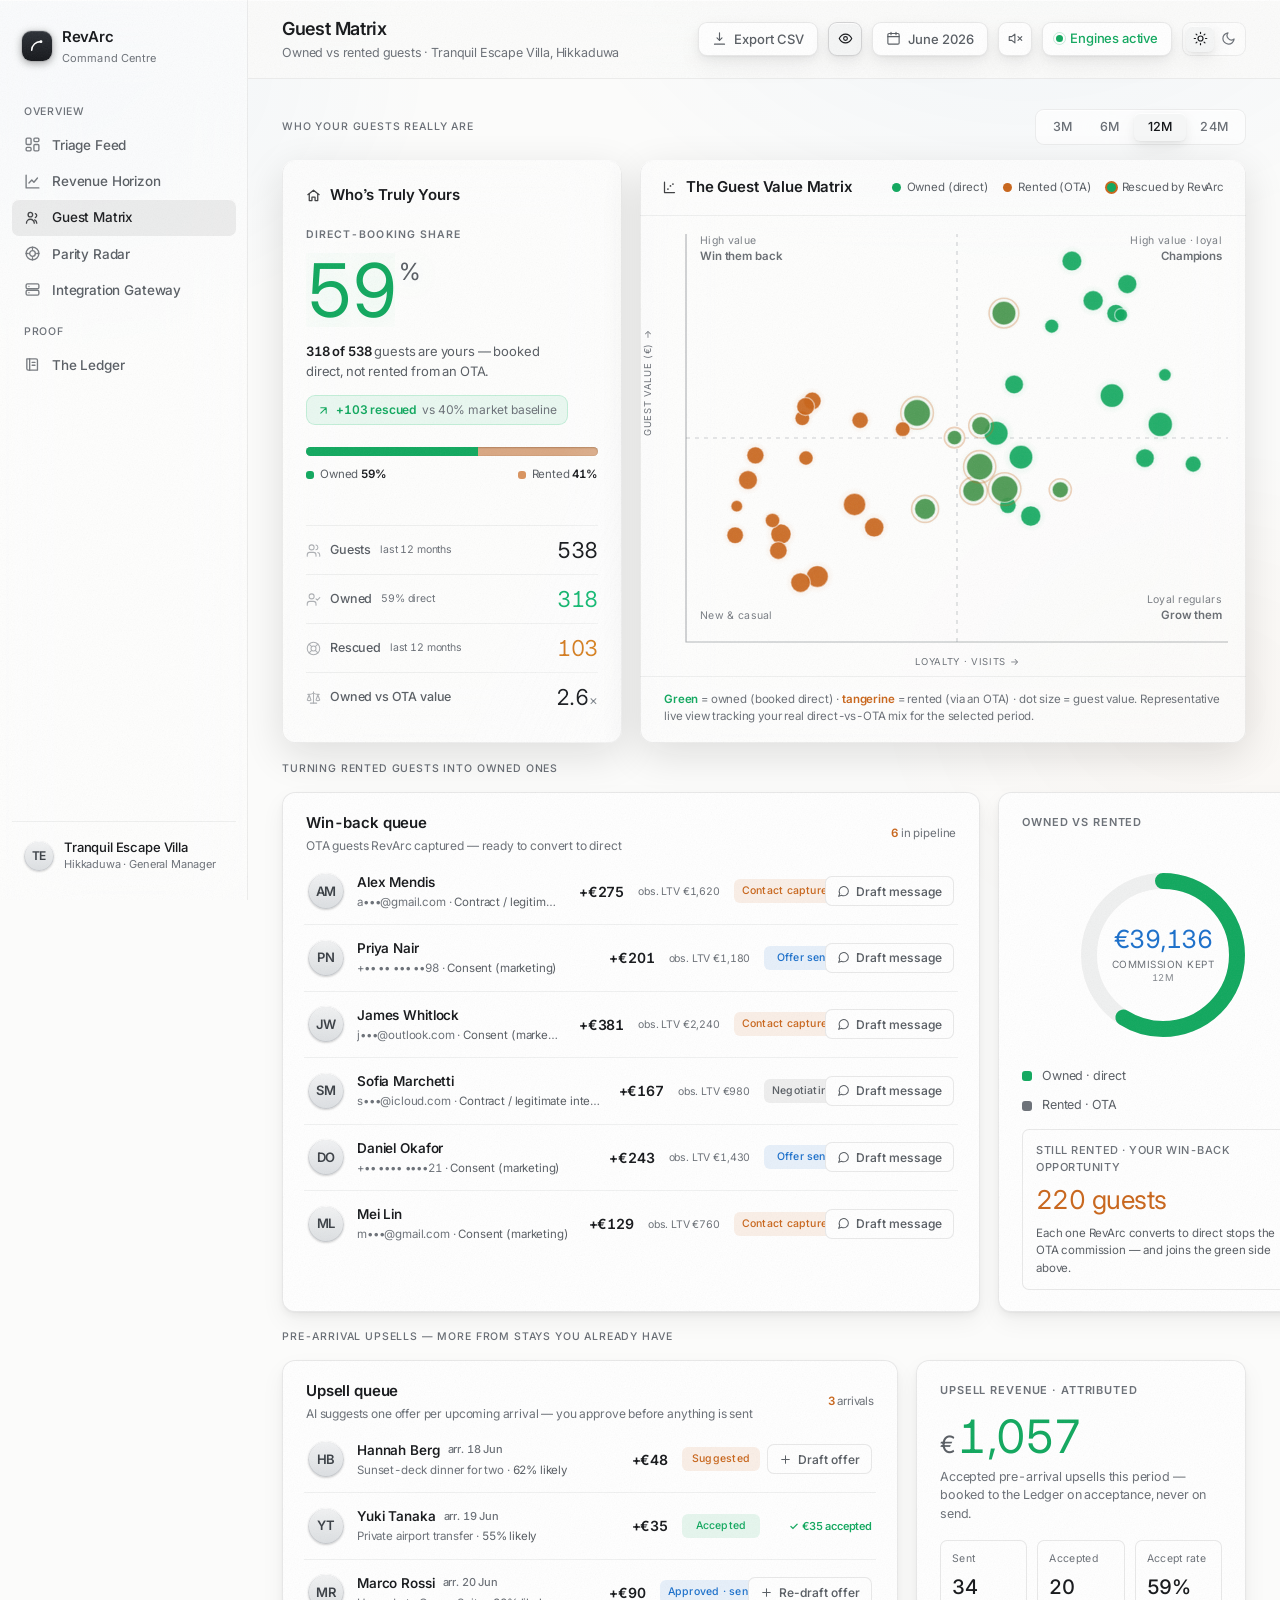
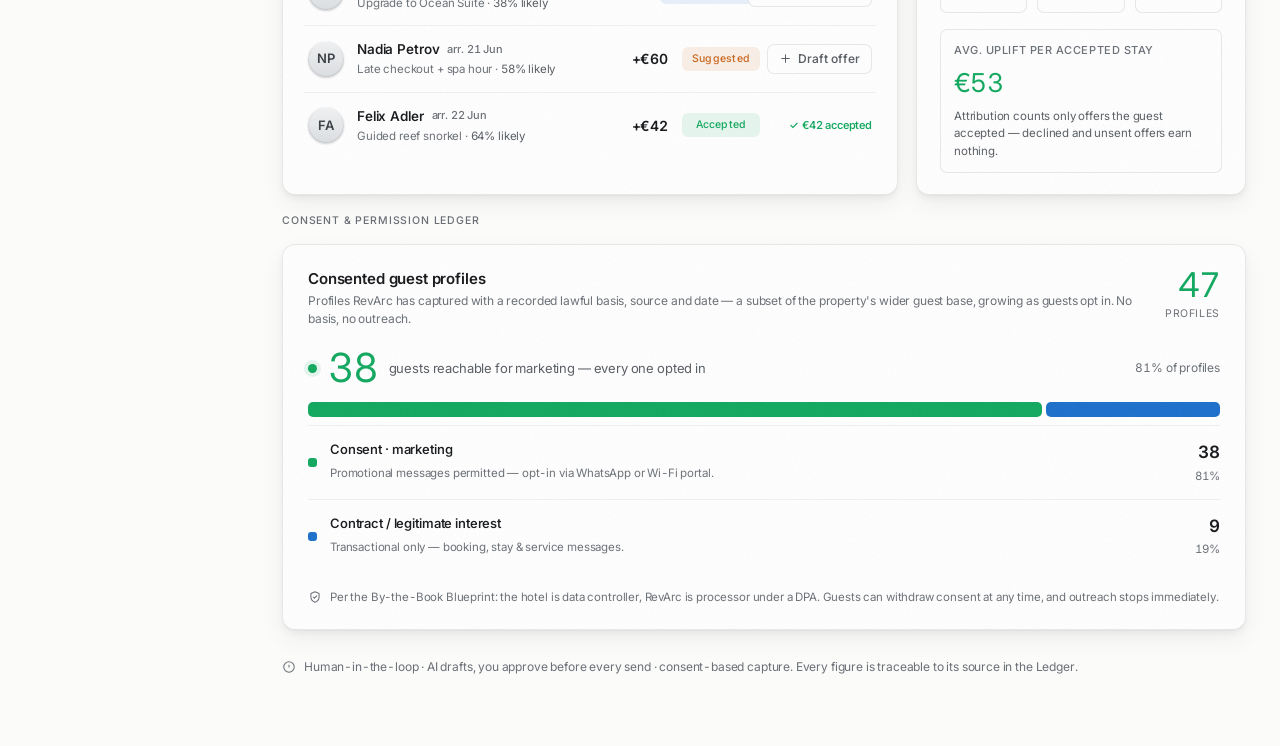
==== guests.html @ 13516fdc "RevArc Command Centre prototype with mobile-responsive polish across parity, guests, ledger, integra" ====
<!DOCTYPE html>
<html lang="en" data-theme="dark">
<head>
<meta charset="UTF-8" />
<meta name="viewport" content="width=device-width, initial-scale=1.0, viewport-fit=cover" />
<title>RevArc Command Centre · Guest Matrix · v1</title>
<link rel="preconnect" href="https://fonts.googleapis.com">
<link rel="preconnect" href="https://fonts.gstatic.com" crossorigin>
<link href="https://fonts.googleapis.com/css2?family=Inter:wght@300;400;500;600;700&family=JetBrains+Mono:wght@400;500&display=swap" rel="stylesheet" media="print" onload="this.media='all'">
<style>
:root[data-theme="dark"]{
  --bg-base:#050607; --bg-sunken:#020303;
  --surface-1:#0F1113; --surface-2:#171A1C; --surface-3:#1E2225;
  --border-subtle:rgba(255,255,255,.05); --border-default:#24272D; --border-strong:#383C44;
  --text-primary:#F7F8F8; --text-secondary:#8B9099; --text-tertiary:#61656C; --w-metric:300;
  --accent:#ECEEF3; --accent-hover:#FFFFFF; --accent-subtle:rgba(255,255,255,.10);
  --sentinel:#3B8FD4; --concierge:#E0883C; --yield:#35C77C;
  --positive:#35C77C; --negative:#E5675A;
  --sentinel-bg:rgba(59,143,212,.14); --concierge-bg:rgba(224,136,60,.14); --yield-bg:rgba(53,199,124,.12);
  --glass-fill:rgba(17,19,22,.5); --glass-brd:rgba(255,255,255,.1); --glass-hi:rgba(255,255,255,.09);
  --card-hi:rgba(255,255,255,.06);
  --elev:0 1px 1px rgba(0,0,0,.12),0 3px 4px rgba(0,0,0,.1),0 8px 14px rgba(0,0,0,.08);
  --elev-lg:0 4px 34px rgba(0,0,0,.6);
  --hover-shadow:0 22px 50px rgba(0,0,0,.62);
  --ambient-a:rgba(59,143,212,.06); --ambient-b:rgba(224,136,60,.03);
  --av-bg:linear-gradient(180deg,#33383F 0%,#1B1E22 100%); --av-fg:#E9EBEE; --av-ring:rgba(255,255,255,.10); --av-hi:rgba(255,255,255,.14);
  --topbar-fill:rgba(10,12,14,.82);
}
:root[data-theme="light"]{
  --bg-base:#FBFBFA; --bg-sunken:#EAECEB;
  --surface-1:#FFFFFF; --surface-2:#FFFFFF; --surface-3:#F5F6F6;
  --border-subtle:rgba(15,17,20,.06); --border-default:rgba(15,17,20,.09); --border-strong:rgba(15,17,20,.15);
  --text-primary:#15171A; --text-secondary:#585D63; --text-tertiary:#6B7077; --w-metric:400;
  --accent:#1B1C1F; --accent-hover:#000000; --accent-subtle:rgba(20,21,24,.07);
  --sentinel:#1A6FCB; --concierge:#C9651A; --yield:#10A85E;
  --positive:#10A85E; --negative:#CF4734;
  --sentinel-bg:rgba(26,111,203,.10); --concierge-bg:rgba(201,101,26,.10); --yield-bg:rgba(16,168,94,.10);
  --glass-fill:rgba(255,255,255,.62); --glass-brd:rgba(15,17,20,.07); --glass-hi:rgba(255,255,255,.85);
  --card-hi:rgba(255,255,255,.9);
  --elev:0 1px 2px rgba(15,17,20,.04),0 4px 10px rgba(15,17,20,.05),0 10px 24px rgba(15,17,20,.05);
  --elev-lg:0 12px 40px rgba(15,17,20,.12);
  --hover-shadow:0 24px 52px rgba(15,17,20,.17);
  --ambient-a:rgba(26,111,203,.05); --ambient-b:rgba(201,101,26,.03);
  --av-bg:linear-gradient(180deg,#F2F3F4 0%,#DCDFE2 100%); --av-fg:#3A3F45; --av-ring:rgba(15,17,20,.10); --av-hi:rgba(255,255,255,.95);
  --topbar-fill:rgba(252,252,251,.85);
}
:root{
  --radius-sm:7px; --radius-md:13px; --radius-lg:16px;
  --r-card:var(--radius-lg); --r-sub:var(--radius-md); --r-control:var(--radius-sm);
  --ease-out:cubic-bezier(.16,1,.3,1); --ease-std:cubic-bezier(.4,0,.2,1); --ease-butter:cubic-bezier(.22,1,.36,1);
  --sidebar-w:248px; --glass-blur:blur(34px) saturate(118%);
}
*{box-sizing:border-box;margin:0;padding:0}
html,body{height:100%}html{background:var(--bg-base)}
body{
  font-family:'Inter',-apple-system,BlinkMacSystemFont,sans-serif;
  font-feature-settings:"cv01" 1,"ss03" 1,"tnum" 1;
  background:var(--bg-base); color:var(--text-primary);
  font-size:14px; font-weight:400; line-height:1.5; letter-spacing:-.011em;
  -webkit-font-smoothing:antialiased; text-rendering:optimizeLegibility;
  transition:background .5s var(--ease-std), color .5s var(--ease-std);
}
body::before{content:"";position:fixed;inset:0;z-index:0;pointer-events:none;
  background:radial-gradient(760px 500px at 80% -6%,var(--ambient-a),transparent 62%),radial-gradient(660px 460px at 4% 8%,var(--ambient-a),transparent 58%),radial-gradient(560px 440px at 94% 78%,var(--ambient-b),transparent 60%);}
.card::after,.meter::after,.panel::after,.sidebar::after,.topbar::after{content:"";position:absolute;inset:0;border-radius:inherit;z-index:3;pointer-events:none;opacity:.07;background-image:url("data:image/svg+xml,%3Csvg xmlns='http://www.w3.org/2000/svg' width='256' height='256'%3E%3Cfilter id='gn'%3E%3CfeTurbulence type='fractalNoise' baseFrequency='0.8' numOctaves='4' stitchTiles='stitch'/%3E%3CfeColorMatrix type='saturate' values='0'/%3E%3C/filter%3E%3Crect width='100%25' height='100%25' filter='url(%23gn)'/%3E%3C/svg%3E");background-size:256px 256px}
.card.sheen::before,.panel.sheen::before{content:"";position:absolute;inset:0;border-radius:inherit;z-index:3;pointer-events:none;opacity:.07;background-image:url("data:image/svg+xml,%3Csvg xmlns='http://www.w3.org/2000/svg' width='256' height='256'%3E%3Cfilter id='gn'%3E%3CfeTurbulence type='fractalNoise' baseFrequency='0.8' numOctaves='4' stitchTiles='stitch'/%3E%3CfeColorMatrix type='saturate' values='0'/%3E%3C/filter%3E%3Crect width='100%25' height='100%25' filter='url(%23gn)'/%3E%3C/svg%3E");background-size:256px 256px}
.tnum{font-variant-numeric:tabular-nums}
.mono{font-family:'JetBrains Mono',monospace;font-variant-numeric:tabular-nums;letter-spacing:-.015em}
::selection{background:var(--accent-subtle)}
:focus-visible{outline:2px solid var(--accent);outline-offset:2px;border-radius:4px}

body.cursor-on,body.cursor-on *{cursor:none !important}
.cursor-dot,.cursor-ring{position:fixed;top:0;left:0;z-index:10000;pointer-events:none;border-radius:50%;will-change:transform;opacity:0;transition:opacity .3s}
body.cursor-on .cursor-dot{opacity:1}
.cursor-dot{width:6px;height:6px;background:var(--accent)}
.cursor-ring{width:30px;height:30px;border:1.5px solid var(--accent);
  transition:width .3s var(--ease-out),height .3s var(--ease-out),background .3s,border-color .3s,opacity .3s}
body.cursor-on .cursor-ring{opacity:.4}
body.cursor-on .cursor-ring.hot{width:44px;height:44px;opacity:.55;background:transparent}

.sheen::after{content:"";position:absolute;inset:0;border-radius:inherit;pointer-events:none;z-index:1;
  background:linear-gradient(115deg,transparent 36%,var(--glass-hi) 50%,transparent 64%);
  background-size:260% 100%;background-position:var(--sheen,0%) 0;opacity:.45;mix-blend-mode:overlay;transition:background-position .15s linear}

.app{display:grid;grid-template-columns:var(--sidebar-w) 1fr;min-height:100vh;position:relative;z-index:1}
.sidebar{display:flex;flex-direction:column;position:sticky;top:0;height:100vh;padding:18px 12px;
  background:var(--glass-fill);backdrop-filter:var(--glass-blur);-webkit-backdrop-filter:var(--glass-blur);
  box-shadow:inset -1px 0 0 var(--glass-brd),inset 0 1px 0 var(--glass-hi)}
.brand{display:flex;align-items:center;gap:10px;padding:8px 10px 22px}
.brand-mark{width:30px;height:30px;border-radius:9px;background:linear-gradient(180deg,#2B2F35 0%,#14161A 100%);display:grid;place-items:center;flex:none;box-shadow:inset 0 1px 0 rgba(255,255,255,.14),0 2px 8px rgba(0,0,0,.4),0 0 0 1px var(--border-default)}
.brand-mark svg{width:16px;height:16px;color:#fff}
.brand-name{font-weight:590;font-size:15px;letter-spacing:-.02em}
.brand-sub{font-size:11px;color:var(--text-tertiary);letter-spacing:.01em;margin-top:1px}
.nav-label{font-size:10.5px;font-weight:510;letter-spacing:.07em;text-transform:uppercase;color:var(--text-tertiary);padding:16px 12px 7px}
.nav-item{display:flex;align-items:center;gap:11px;padding:8px 12px;border-radius:7px;color:var(--text-secondary);font-size:13.5px;font-weight:500;cursor:pointer;position:relative;transition:background .18s var(--ease-out),color .18s;border:none;background:none;width:100%;text-align:left;font-family:inherit;text-decoration:none}
.nav-item svg{width:17px;height:17px;flex:none;opacity:.82}
.nav-item:hover{background:var(--surface-2);color:var(--text-primary)}
.nav-item.active{background:var(--accent-subtle);color:var(--accent);box-shadow:inset 0 1px 0 var(--card-hi)}
.sidebar-foot{margin-top:auto;padding:12px 8px 4px;border-top:1px solid var(--border-subtle)}
.user-chip{display:flex;align-items:center;gap:10px;padding:6px 4px}
.avatar{width:30px;height:30px;border-radius:50%;background:var(--av-bg);display:grid;place-items:center;font-size:12px;font-weight:600;color:var(--av-fg);flex:none;box-shadow:inset 0 1px 0 var(--av-hi),inset 0 0 0 1px var(--av-ring),0 1px 2px rgba(0,0,0,.18)}
.user-name{font-size:13px;font-weight:510;line-height:1.2}
.user-role{font-size:11px;color:var(--text-tertiary)}

.main{display:flex;flex-direction:column;min-width:0}
.topbar{position:sticky;top:0;z-index:20;display:flex;align-items:center;gap:16px;padding:15px 34px;isolation:isolate;
  background:var(--topbar-fill);backdrop-filter:var(--glass-blur);-webkit-backdrop-filter:var(--glass-blur);
  border-bottom:1px solid var(--glass-brd);box-shadow:inset 0 1px 0 var(--glass-hi)}
.page-title{font-size:18px;font-weight:590;letter-spacing:-.02em}
.page-meta{font-size:12.5px;color:var(--text-tertiary);margin-top:2px}
.vbadge{font-size:10px;font-weight:510;letter-spacing:.05em;text-transform:uppercase;color:var(--accent);background:var(--accent-subtle);padding:4px 9px;border-radius:6px;box-shadow:inset 0 0 0 1px var(--glass-brd),inset 0 1px 0 var(--card-hi)}
.topbar-right{margin-left:auto;display:flex;align-items:center;gap:10px}
.pill{display:inline-flex;align-items:center;gap:7px;height:34px;padding:0 13px;border-radius:9px;border:1px solid var(--border-default);background:var(--surface-2);font-size:13px;font-weight:500;color:var(--text-secondary);cursor:pointer;transition:.28s var(--ease-butter);font-family:inherit;box-shadow:var(--elev),inset 0 1px 0 var(--card-hi)}
.pill:hover{border-color:var(--border-strong);color:var(--text-primary);transform:translateY(-1px);box-shadow:var(--hover-shadow),inset 0 1px 0 var(--card-hi)}
.pill svg{width:15px;height:15px}
.pill.icon-only{padding:0;width:34px;justify-content:center}
.sync{color:var(--positive);cursor:default}
.sync:hover{transform:none}
.dot{width:7px;height:7px;border-radius:50%;background:currentColor;position:relative}
.dot.breathe::after{content:"";position:absolute;inset:-3px;border-radius:50%;border:1px solid currentColor;opacity:.22}
@keyframes breathe{0%,100%{transform:scale(1);opacity:.35}50%{transform:scale(1.9);opacity:0}}
.theme-toggle{display:flex;align-items:center;border:1px solid var(--glass-brd);border-radius:9px;background:var(--glass-fill);backdrop-filter:var(--glass-blur);-webkit-backdrop-filter:var(--glass-blur);padding:3px;height:34px;box-shadow:inset 0 1px 0 var(--glass-hi)}
.theme-toggle button{width:28px;height:26px;border:none;background:none;border-radius:6px;display:grid;place-items:center;cursor:pointer;color:var(--text-tertiary);transition:.45s var(--ease-butter)}
.theme-toggle button svg{width:15px;height:15px}
.theme-toggle button.on{background:var(--surface-3);color:var(--text-primary);box-shadow:var(--elev),inset 0 1px 0 var(--card-hi)}

.content{padding:30px 34px 70px;max-width:1500px;width:100%}
.section-eyebrow{font-size:10.5px;font-weight:510;letter-spacing:.08em;text-transform:uppercase;color:var(--text-tertiary);margin-bottom:15px}
.eyebrow-row{display:flex;align-items:center;justify-content:space-between;gap:16px;margin-bottom:15px}
.eyebrow-row .section-eyebrow{margin-bottom:0}
.period-switch{display:inline-flex;align-items:center;border:1px solid var(--glass-brd);border-radius:9px;background:var(--glass-fill);backdrop-filter:var(--glass-blur);-webkit-backdrop-filter:var(--glass-blur);padding:3px;box-shadow:inset 0 1px 0 var(--glass-hi)}
.period-switch button{height:28px;padding:0 14px;border:none;background:none;border-radius:6px;cursor:pointer;color:var(--text-tertiary);font-family:inherit;font-size:12.5px;font-weight:510;letter-spacing:.02em;transition:.45s var(--ease-butter)}
.period-switch button:hover{color:var(--text-secondary)}
.period-switch button.on{background:var(--surface-3);color:var(--text-primary);box-shadow:var(--elev),inset 0 1px 0 var(--card-hi)}

.card,.meter,.panel{position:relative;isolation:isolate}
.card{background:var(--surface-1);border-radius:var(--radius-md);padding:22px 24px;overflow:hidden;
  box-shadow:inset 0 0 0 1px var(--border-default),inset 0 1px 0 var(--card-hi),var(--elev)}
.card.glass{background:var(--glass-fill);backdrop-filter:var(--glass-blur);-webkit-backdrop-filter:var(--glass-blur);
  box-shadow:inset 0 1px 0 var(--glass-hi),inset 0 0 0 1px var(--glass-brd),var(--elev-lg)}
.lift{transition:transform .5s var(--ease-butter),box-shadow .5s var(--ease-butter)}
.lift:hover{transform:translateY(-4px);box-shadow:inset 0 0 0 1px var(--border-strong),inset 0 1px 0 var(--card-hi),var(--hover-shadow)}
.card.glass.lift:hover,.panel.glass.lift:hover{box-shadow:inset 0 1px 0 var(--glass-hi),inset 0 0 0 1px var(--glass-brd),var(--hover-shadow)}
.tilt{transition:transform .45s var(--ease-butter),box-shadow .5s var(--ease-butter);transform-style:preserve-3d;will-change:transform}
.glare{display:none;position:absolute;inset:0;border-radius:inherit;pointer-events:none;z-index:1;opacity:0;transition:opacity .5s var(--ease-out);
  background-image:url("data:image/svg+xml;utf8,<svg xmlns='http://www.w3.org/2000/svg' width='140' height='140'><filter id='n'><feTurbulence type='fractalNoise' baseFrequency='0.85' numOctaves='2' stitchTiles='stitch'/></filter><rect width='100%25' height='100%25' filter='url(%23n)' opacity='0.55'/></svg>"),radial-gradient(560px circle at var(--gx,50%) var(--gy,50%),var(--glass-hi) 0%,rgba(255,255,255,.05) 26%,rgba(255,255,255,.015) 46%,transparent 68%);
  background-size:140px 140px,100% 100%;background-blend-mode:overlay;mix-blend-mode:soft-light}
.tilt:hover{transform:translateY(-3px);box-shadow:inset 0 0 0 1px var(--border-strong),inset 0 1px 0 var(--card-hi),var(--hover-shadow)}
.card.glass.tilt:hover,.panel.glass.tilt:hover{transform:translateY(-3px);box-shadow:inset 0 1px 0 var(--glass-hi),inset 0 0 0 1px var(--glass-brd),var(--hover-shadow)}
.tilt:hover .glare{opacity:.34}

.kpi-eyebrow{font-size:11px;color:var(--text-tertiary);font-weight:600;letter-spacing:.08em;text-transform:uppercase;display:flex;align-items:center;gap:8px;margin-bottom:14px;position:relative;z-index:2}
.kpi-value{font-size:46px;font-weight:var(--w-metric);letter-spacing:-.035em;line-height:1;position:relative;z-index:2}
.kpi-cur{font-size:.52em;color:var(--text-secondary);font-weight:400;margin-right:3px}
.kpi-sub{font-size:12.5px;color:var(--text-tertiary);margin-top:9px;line-height:1.5;position:relative;z-index:2}
.kpi-delta{display:inline-flex;align-items:center;gap:5px;font-size:13px;font-weight:510;position:relative;z-index:2}
.kpi-delta.up{color:var(--positive)}
.kpi-delta svg{width:14px;height:14px}

.od{display:inline-flex;align-items:flex-start}
.od-cell{display:inline-block;height:1em;line-height:1;overflow:hidden;vertical-align:top}
.od-strip{display:flex;flex-direction:column;transition:transform .9s var(--ease-butter)}
.od-strip>span{height:1em;line-height:1;display:block}
.od-sep{display:inline-block}

.meters{display:grid;grid-template-columns:repeat(4,1fr);gap:18px;margin-bottom:18px}
.meter-ico{position:absolute;top:20px;right:20px;width:18px;height:18px;color:var(--text-tertiary);opacity:.5;transition:opacity .28s cubic-bezier(.16,1,.3,1),transform .28s cubic-bezier(.16,1,.3,1);z-index:3;pointer-events:none}
.meter:hover .meter-ico{opacity:.85;transform:translateY(-1px)}
.meter-ico svg{width:100%;height:100%;display:block;stroke-width:1.8}
.meter{background:var(--surface-1);border-radius:var(--radius-md);padding:22px 22px 24px;overflow:hidden;min-height:150px;display:flex;flex-direction:column;
  box-shadow:inset 0 0 0 1px var(--border-default),inset 0 1px 0 var(--card-hi),var(--elev)}
.meter .kpi-value{font-size:46px;font-weight:400;letter-spacing:-.025em;line-height:1.02;margin-top:10px}
.meter .kpi-cur{font-size:.5em;vertical-align:baseline;margin-right:1px}
.meter .kpi-sub{margin-top:auto;padding-top:14px}

.chip{display:inline-flex;align-items:center;gap:6px;height:22px;padding:0 9px;border-radius:6px;font-size:11.5px;font-weight:510;letter-spacing:.005em;box-shadow:inset 0 0 0 1px rgba(255,255,255,.05)}
.chip .cdot{width:6px;height:6px;border-radius:50%;background:var(--c)}
.chip.sentinel{--c:var(--sentinel);background:var(--sentinel-bg);color:var(--sentinel)}
.chip.concierge{--c:var(--concierge);background:var(--concierge-bg);color:var(--concierge)}
.chip.yield{--c:var(--yield);background:var(--yield-bg);color:var(--yield)}

.chart-head{display:flex;align-items:flex-start;justify-content:space-between;gap:16px;position:relative;z-index:2}
.chart-head .sub{font-size:12.5px;color:var(--text-tertiary);margin-top:4px;max-width:520px;line-height:1.5}
.baseline-legend{display:flex;gap:16px;font-size:11.5px;color:var(--text-tertiary);position:relative;z-index:2}
.baseline-legend.right{justify-content:flex-end;flex-wrap:wrap;max-width:300px;margin-top:2px}
.lg{display:inline-flex;align-items:center;gap:6px}
.lg i{width:14px;height:2px;border-radius:2px;display:inline-block}
.chart-cap{font-size:12px;color:var(--text-tertiary);margin-top:10px;position:relative;z-index:2}
.panel-pad{padding:20px 22px;position:relative;z-index:2}
.panel-pad h4{font-size:15px;font-weight:600;letter-spacing:-.01em}
.panel-pad .sub{font-size:12px;color:var(--text-tertiary);margin-top:2px}
.panel{background:var(--surface-1);border-radius:var(--radius-md);overflow:hidden;box-shadow:inset 0 0 0 1px var(--border-default),inset 0 1px 0 var(--card-hi),var(--elev)}

/* ===== Hero: Guest Value Matrix ===== */
.matrix-card{margin-bottom:18px}
.m-legend{display:flex;gap:15px;font-size:11.5px;color:var(--text-secondary);flex-wrap:wrap;justify-content:flex-end}
.m-legend .lg i{width:9px;height:9px;border-radius:50%}
.m-legend .lg i.g{background:var(--yield)}
.m-legend .lg i.o{background:var(--concierge)}
.m-legend .lg i.r{background:var(--yield);box-shadow:0 0 0 2px var(--concierge)}
.matrix-wrap{position:relative;height:430px;margin-top:16px;z-index:2}
#matrixCanvas{position:absolute;inset:0;width:100%;height:100%;border-radius:var(--radius-sm)}
.q-label{position:absolute;font-size:10.5px;color:var(--text-tertiary);letter-spacing:.03em;line-height:1.4;pointer-events:none;z-index:3;opacity:.9}
.q-label b{display:block;color:var(--text-secondary);font-weight:600;font-size:11.5px;letter-spacing:-.01em}
.q-label.tl{top:18px;left:60px}
.q-label.tr{top:18px;right:24px;text-align:right}
.q-label.bl{bottom:52px;left:60px}
.q-label.br{bottom:52px;right:24px;text-align:right}
.axis-x{position:absolute;bottom:6px;left:54%;transform:translateX(-50%);font-size:9.5px;letter-spacing:.07em;text-transform:uppercase;color:var(--text-tertiary);pointer-events:none}
.axis-y{position:absolute;left:8px;top:48%;transform:translateY(-50%) rotate(-90deg);transform-origin:left center;font-size:9.5px;letter-spacing:.07em;text-transform:uppercase;color:var(--text-tertiary);white-space:nowrap;pointer-events:none}
.m-tip{position:fixed;pointer-events:none;opacity:0;transition:opacity .16s var(--ease-out);z-index:220;min-width:158px;padding:11px 13px;border-radius:11px;background:var(--surface-3);box-shadow:inset 0 0 0 1px var(--glass-brd),var(--elev-lg)}
.m-tip.on{opacity:1}
#matrixCanvas{touch-action:none;cursor:crosshair}
.m-tip .tn{font-size:13px;font-weight:600;letter-spacing:-.01em;display:flex;align-items:center;gap:7px}
.m-tip .tn .tdot{width:8px;height:8px;border-radius:50%;flex:none}
.m-tip .tr2{display:flex;justify-content:space-between;gap:14px;font-size:11.5px;color:var(--text-secondary);margin-top:7px}
.m-tip .tr2 b{color:var(--text-primary);font-weight:600}
.m-tip .ttag{margin-top:9px;font-size:10.5px;font-weight:510;letter-spacing:.02em;display:inline-flex;align-items:center;gap:5px;padding:3px 8px;border-radius:5px}
@media(max-width:760px){.m-tip{max-width:min(240px,calc(100vw - 28px));white-space:normal;line-height:1.35}}

/* ===== Owned vs Rented donut ===== */
.split-2{display:grid;grid-template-columns:1fr 330px;gap:18px;margin-bottom:18px;align-items:stretch}
.split-2>div{height:100%}
.donut-card{height:100%;display:flex;flex-direction:column}
.donut-wrap{position:relative;display:grid;place-items:center;height:208px;margin-top:6px}
.donut-wrap canvas{position:relative;z-index:2}
.donut-center{position:absolute;top:50%;left:50%;transform:translate(-50%,-50%);text-align:center;z-index:3;pointer-events:none;max-width:58%;padding:0 6px}
.donut-center .dv{font-size:38px;font-weight:var(--w-metric);letter-spacing:-.03em;line-height:1;color:var(--yield)}
.donut-center .dl{display:flex;flex-direction:column;align-items:center;gap:2px;margin-top:6px;max-width:100%}
.donut-center .dl-a{font-size:10px;letter-spacing:.05em;text-transform:uppercase;color:var(--text-tertiary);line-height:1.2}
.donut-center .dl-b{font-size:9.5px;letter-spacing:.07em;text-transform:uppercase;color:var(--text-tertiary);opacity:.82;line-height:1.2}
.split-legend{display:flex;flex-direction:column;gap:11px;margin-top:auto;padding-top:8px}
.split-legend .sl{display:flex;align-items:center;gap:10px;font-size:12.5px}
.split-legend .sl .sd{width:10px;height:10px;border-radius:3px;flex:none}
.split-legend .sl .sv{margin-left:auto;font-weight:600;font-variant-numeric:tabular-nums}
.split-legend .sl .sn{color:var(--text-secondary)}
.saved-note{margin-top:14px;border-radius:var(--radius-sm);padding:13px 14px;background:var(--surface-2);box-shadow:inset 0 0 0 1px var(--border-default),inset 0 1px 0 var(--card-hi)}
.saved-note .sl2{font-size:11px;font-weight:510;letter-spacing:.05em;text-transform:uppercase;color:var(--text-tertiary)}
.saved-note .sv2{font-size:26px;font-weight:var(--w-metric);letter-spacing:-.02em;color:var(--sentinel);margin-top:5px}
.saved-note .ss2{font-size:11.5px;color:var(--text-secondary);margin-top:6px;line-height:1.5}

/* ===== Win-back queue ===== */
.queue{display:flex;flex-direction:column}
.q-head{display:flex;align-items:center;justify-content:space-between;gap:12px;padding:0 2px 4px}
.q-count{font-size:11.5px;color:var(--text-tertiary)}
.q-count b{color:var(--concierge);font-weight:600}
.qrow{display:flex;align-items:center;gap:13px;padding:13px 4px;border-top:1px solid var(--border-subtle);position:relative}
.qrow:first-of-type{border-top:none}
.qav{width:36px;height:36px;border-radius:50%;display:grid;place-items:center;font-size:13px;font-weight:600;color:var(--av-fg);flex:none;background:var(--av-bg);box-shadow:inset 0 1px 0 var(--av-hi),inset 0 0 0 1px var(--av-ring),0 1px 2px rgba(0,0,0,.18)}
.qmeta{min-width:0;flex:1}
.qname{font-size:13.5px;font-weight:560;letter-spacing:-.01em;display:flex;align-items:center;gap:8px}
.qcontact{font-size:11.5px;color:var(--text-tertiary);margin-top:2px;white-space:nowrap;overflow:hidden;text-overflow:ellipsis}
.qright{display:flex;align-items:center;gap:14px;flex:none}
.qval{min-width:50px;text-align:right;font-size:14px;font-weight:600;font-variant-numeric:tabular-nums;letter-spacing:-.01em}
.qstatus{min-width:78px;text-align:center;box-sizing:border-box;font-size:10.5px;font-weight:510;letter-spacing:.02em;padding:4px 8px;border-radius:6px;white-space:nowrap}
.st-cap{background:var(--concierge-bg);color:var(--concierge)}
.st-sent{background:var(--sentinel-bg);color:var(--sentinel)}
.st-neg{background:var(--accent-subtle);color:var(--text-secondary)}
.st-won{background:var(--yield-bg);color:var(--yield)}
@keyframes qin{from{opacity:0;transform:translateX(-14px)}to{opacity:1;transform:none}}
.qrow.fresh{animation:qin .6s var(--ease-out)}
@keyframes wonflash{0%{background:transparent}30%{background:var(--yield-bg)}100%{background:transparent}}
.qrow.won{animation:wonflash 1.5s var(--ease-out)}

@media(max-width:760px){
  .panel-pad.queue:has(#queueList),
  .panel-pad.queue:has(#upsellList){padding:16px}
  .panel-pad.queue:has(#queueList) .q-head,
  .panel-pad.queue:has(#upsellList) .q-head{align-items:flex-start;padding:0 2px 12px}
  .panel-pad.queue:has(#queueList) .q-head h4,
  .panel-pad.queue:has(#upsellList) .q-head h4{font-size:15px;font-weight:600;letter-spacing:-.01em}
  .panel-pad.queue:has(#queueList) .q-head .sub,
  .panel-pad.queue:has(#upsellList) .q-head .sub{line-height:1.45;max-width:26em;font-size:12px}
  .panel-pad.queue:has(#queueList) .q-count{
    font-size:11px;padding:5px 11px;border-radius:99px;white-space:nowrap;
    background:var(--concierge-bg);box-shadow:inset 0 0 0 1px color-mix(in srgb,var(--concierge) 28%,transparent);
  }
  .panel-pad.queue:has(#queueList) .q-count b{color:var(--concierge);font-weight:700;font-variant-numeric:tabular-nums}
  .panel-pad.queue:has(#upsellList) .q-count{
    font-size:11px;padding:5px 11px;border-radius:99px;white-space:nowrap;
    background:var(--yield-bg);box-shadow:inset 0 0 0 1px color-mix(in srgb,var(--yield) 28%,transparent);
  }
  .panel-pad.queue:has(#upsellList) .q-count b{color:var(--yield);font-weight:700;font-variant-numeric:tabular-nums}
  #queueList,#upsellList{display:flex;flex-direction:column;gap:10px;margin-top:2px}
  #queueList .qrow,#upsellList .qrow{
    display:grid;
    grid-template-columns:40px minmax(0,1fr) max-content;
    grid-template-areas:
      "av name val"
      "av contact contact"
      "status status status"
      "action action action";
    gap:4px 12px;
    align-items:start;
    padding:15px 16px 14px;
    margin:0;
    border-top:none;
    border-radius:var(--r-card);
    background:var(--surface-1);
    box-shadow:inset 0 0 0 1px var(--border-default),var(--elev);
    overflow:hidden;
    -webkit-tap-highlight-color:transparent;
  }
  #queueList .qrow:active:not(:has(.qaction:active)),
  #upsellList .qrow:active:not(:has(.qaction:active)){background:var(--surface-2)}
  #queueList .qav,#upsellList .qav{
    grid-area:av;width:40px;height:40px;font-size:12.5px;margin-top:1px;
  }
  #queueList .qmeta,#upsellList .qmeta{display:contents}
  #queueList .qname,#upsellList .qname{
    grid-area:name;font-size:15px;font-weight:600;letter-spacing:-.015em;line-height:1.25;
    display:block;align-items:unset;gap:0;
  }
  #upsellList .qname{display:flex;flex-direction:column;align-items:flex-start;gap:2px}
  #upsellList .qname .us-arr{font-size:11px;font-weight:500;color:var(--text-tertiary);letter-spacing:0}
  #queueList .qcontact,#upsellList .qcontact{
    grid-area:contact;margin-top:0;padding-top:2px;
    font-size:11.5px;line-height:1.4;white-space:normal;
  }
  #queueList .qcontact .cbasis,#upsellList .qcontact .cbasis{color:var(--text-tertiary)}
  #queueList .qright,#upsellList .qright{display:contents}
  #queueList .qval,#upsellList .qval{
    grid-area:val;justify-self:end;align-self:start;
    font-size:17px;font-weight:700;letter-spacing:-.02em;line-height:1.1;
    min-width:0;padding-top:1px;font-variant-numeric:tabular-nums;
  }
  #queueList .qltv{display:none}
  #queueList .qstatus,#upsellList .qstatus{
    grid-area:status;justify-self:start;width:auto;min-width:0;
    display:inline-flex;align-items:center;gap:6px;
    margin-top:8px;padding:5px 11px;border-radius:99px;
    font-size:11px;font-weight:560;letter-spacing:.01em;text-align:left;
  }
  #queueList .qstatus::before,#upsellList .qstatus::before{
    content:"";width:6px;height:6px;border-radius:50%;background:currentColor;opacity:.92;flex:none;
  }
  #queueList .qslot,#upsellList .qslot{
    grid-area:action;width:100%;min-width:0;margin-top:8px;
    display:flex;justify-content:stretch;
  }
  #queueList .qaction,#upsellList .qaction{
    width:100%;min-height:40px;padding:0 14px;
    display:inline-flex;align-items:center;justify-content:center;gap:7px;
    font-size:12px;font-weight:560;border-radius:var(--r-control);
    background:var(--surface-2);
    color:var(--text-primary);
    box-shadow:inset 0 0 0 1px var(--border-default),inset 0 1px 0 var(--card-hi);
    border-color:transparent;
    touch-action:manipulation;-webkit-tap-highlight-color:transparent;
    transition:background .15s var(--ease-out),opacity .15s var(--ease-out);
  }
  #queueList .qaction:active,#upsellList .qaction:active{opacity:1;background:var(--surface-3)}
  #queueList .qaction svg,#upsellList .qaction svg{width:14px;height:14px;opacity:.5;color:var(--text-secondary)}
  #queueList .qdone,#upsellList .qdone{
    width:100%;min-height:40px;padding:0 14px;border-radius:var(--r-control);
    display:inline-flex;align-items:center;justify-content:center;
    font-size:12px;font-weight:560;
    background:var(--surface-2);color:var(--text-secondary);
    box-shadow:inset 0 0 0 1px var(--border-default),inset 0 1px 0 var(--card-hi);
  }
}
.origin-grid{display:grid;grid-template-columns:1fr 1fr;gap:16px 40px;margin-top:18px}
@media(max-width:760px){.origin-grid{grid-template-columns:1fr}}
.bar-row .bl{display:flex;justify-content:space-between;align-items:center;font-size:12.5px;margin-bottom:7px}
.bar-row .bl .bn{display:flex;align-items:center;gap:8px;color:var(--text-secondary)}
.bar-row .bl .bn .bdot{width:8px;height:8px;border-radius:3px;background:var(--c)}
.bar-row .bl .vv{font-weight:600;font-variant-numeric:tabular-nums}
.track{height:8px;border-radius:5px;background:var(--bg-sunken);overflow:hidden;box-shadow:inset 0 0 0 1px var(--border-subtle),inset 0 1px 2px rgba(0,0,0,.3)}
.track i{display:block;height:100%;width:0;border-radius:5px;background:var(--c);transition:width 1.1s var(--ease-out)}
.origin-foot{display:flex;gap:20px;margin-top:20px;font-size:12px;color:var(--text-secondary);flex-wrap:wrap}
.origin-foot b{color:var(--text-primary);font-weight:600}

.foot-note{margin-top:28px;font-size:12px;color:var(--text-tertiary);display:flex;align-items:center;gap:8px}
.foot-note svg{flex:none}

@keyframes cardin{from{opacity:0;transform:translateY(12px)}to{opacity:1;transform:none}}
.anim{animation:cardin .65s var(--ease-out) backwards}
.d1{animation-delay:.04s}.d2{animation-delay:.1s}.d3{animation-delay:.16s}.d4{animation-delay:.22s}.d5{animation-delay:.28s}.d6{animation-delay:.34s}.d7{animation-delay:.4s}
@media(max-width:1100px){.meters{grid-template-columns:1fr 1fr}.split-2{grid-template-columns:1fr}}
@media(prefers-reduced-motion:reduce){*{animation:none!important;transition:none!important}}
/* ===== actions: export · mask · win-back approval ===== */
.pill.primary{background:var(--accent);color:var(--bg-base);border-color:transparent;font-weight:560}
.pill.primary:hover{background:var(--accent-hover);color:var(--bg-base)}
.pill.on{border-color:var(--border-strong);color:var(--text-primary);background:var(--surface-3)}
.qaction{display:inline-flex;align-items:center;gap:6px;height:30px;padding:0 11px;border-radius:7px;border:1px solid var(--border-default);background:var(--surface-2);color:var(--text-secondary);font-family:inherit;font-size:12px;font-weight:540;cursor:pointer;flex:none;transition:.24s var(--ease-butter);box-shadow:inset 0 1px 0 var(--card-hi)}
.qaction:hover{border-color:var(--border-strong);color:var(--text-primary);transform:translateY(-1px)}
.qaction svg{width:13px;height:13px}
.qdone{font-size:11px;font-weight:560;color:var(--yield);flex:none;display:inline-flex;align-items:center;gap:5px}
.qslot{width:98px;display:flex;justify-content:flex-end;align-items:center;flex:none}
.toast{position:fixed;left:50%;bottom:34px;transform:translateX(-50%) translateY(12px);z-index:10050;background:var(--surface-3);color:var(--text-primary);font-size:13px;font-weight:510;padding:11px 18px;border-radius:10px;box-shadow:inset 0 0 0 1px var(--border-strong),var(--elev-lg);opacity:0;pointer-events:none;transition:opacity .3s,transform .3s var(--ease-butter)}
.toast.show{opacity:1;transform:translateX(-50%) translateY(0)}
.wb-overlay{position:fixed;inset:0;z-index:10040;display:none;align-items:center;justify-content:center;padding:24px;background:rgba(2,3,3,.58);backdrop-filter:blur(6px);-webkit-backdrop-filter:blur(6px)}
.wb-overlay.on{display:flex;animation:wbfade .25s var(--ease-out)}
@keyframes wbfade{from{opacity:0}to{opacity:1}}
.wb-modal{width:100%;max-width:480px;background:var(--surface-1);border-radius:var(--radius-lg);padding:22px 24px 20px;box-shadow:inset 0 0 0 1px var(--border-strong),var(--elev-lg);animation:wbpop .32s var(--ease-butter)}
@keyframes wbpop{from{opacity:0;transform:translateY(14px) scale(.98)}to{opacity:1;transform:none}}
.wb-top{display:flex;align-items:center;justify-content:space-between;margin-bottom:14px}
.wb-tag{font-size:10.5px;font-weight:560;letter-spacing:.06em;text-transform:uppercase;color:var(--sentinel);background:var(--sentinel-bg);padding:4px 9px;border-radius:6px}
.wb-x{border:none;background:none;color:var(--text-tertiary);font-size:16px;cursor:pointer;width:26px;height:26px;border-radius:6px;font-family:inherit}
.wb-x:hover{background:var(--surface-2);color:var(--text-primary)}
.wb-name{font-size:19px;font-weight:600;letter-spacing:-.02em}
.wb-sub{font-size:12.5px;color:var(--text-tertiary);margin-top:3px}
.wb-badges{display:flex;gap:8px;flex-wrap:wrap;margin:14px 0}
.wb-badge{font-size:11px;font-weight:510;padding:4px 9px;border-radius:6px}
.wb-badge.ok{background:var(--yield-bg);color:var(--yield)}
.wb-badge.win{background:var(--sentinel-bg);color:var(--sentinel)}
.wb-label{font-size:11px;font-weight:510;letter-spacing:.04em;text-transform:uppercase;color:var(--text-tertiary);margin-bottom:7px}
.wb-msg{width:100%;resize:vertical;border-radius:var(--radius-sm);border:1px solid var(--border-default);background:var(--surface-2);color:var(--text-primary);font-family:inherit;font-size:13px;line-height:1.55;padding:12px 13px;box-shadow:inset 0 1px 2px rgba(0,0,0,.2)}
.wb-msg:focus{outline:none;border-color:var(--border-strong)}
.wb-note{font-size:11.5px;color:var(--text-tertiary);margin-top:10px}
.wb-actions{display:flex;justify-content:flex-end;gap:10px;margin-top:18px}
.wb-btn{height:36px;padding:0 16px;border-radius:8px;font-family:inherit;font-size:13px;font-weight:540;cursor:pointer;transition:.24s var(--ease-butter)}
.wb-btn.ghost{border:1px solid var(--border-default);background:none;color:var(--text-secondary)}
.wb-btn.ghost:hover{border-color:var(--border-strong);color:var(--text-primary)}
.wb-btn.primary{border:1px solid transparent;background:var(--accent);color:var(--bg-base)}
.wb-btn.primary:hover{background:var(--accent-hover)}
/* ===== upsell + consent ledger (v2) ===== */
.qltv{font-size:10.5px;color:var(--text-tertiary);font-variant-numeric:tabular-nums;margin-top:2px}
.cbasis{color:var(--text-secondary)}
.us-arr{font-size:11px;font-weight:500;color:var(--text-tertiary)}
.us-stats{display:grid;grid-template-columns:repeat(3,1fr);gap:10px;margin-top:16px}
.us-stat{background:var(--surface-2);border-radius:var(--radius-sm);padding:11px 12px;box-shadow:inset 0 0 0 1px var(--border-default),inset 0 1px 0 var(--card-hi)}
.us-stat .usk{font-size:10.5px;letter-spacing:.03em;color:var(--text-tertiary)}
.us-stat .usv{font-size:20px;font-weight:500;letter-spacing:-.02em;margin-top:5px}
.consent-head{display:flex;align-items:flex-start;justify-content:space-between;gap:16px}
.consent-total{display:flex;flex-direction:column;align-items:flex-end;flex:none}
.consent-total span:first-child{font-size:34px;font-weight:var(--w-metric);letter-spacing:-.03em;line-height:1;color:var(--yield)}
.consent-total .ct-l{font-size:10.5px;letter-spacing:.06em;text-transform:uppercase;color:var(--text-tertiary);margin-top:4px}
.consent-grid{display:grid;grid-template-columns:1fr 1fr;gap:16px;margin-top:18px}
@media(max-width:760px){.consent-grid{grid-template-columns:1fr}}
/* ===== Consent: Permission Spectrum + Addressable ===== */
.cl-addr{display:flex;align-items:center;gap:11px;margin:20px 0 14px;flex-wrap:wrap}
.cl-addr-dot{width:9px;height:9px;border-radius:50%;background:var(--yield);box-shadow:0 0 0 4px var(--yield-bg);flex:none}
.cl-addr-n{font-size:40px;font-weight:var(--w-metric);letter-spacing:-.03em;color:var(--yield);line-height:1}
.cl-addr-l{font-size:13px;color:var(--text-secondary);max-width:330px;line-height:1.4}
.cl-addr-pct{margin-left:auto;font-size:12px;color:var(--text-tertiary);font-variant-numeric:tabular-nums;white-space:nowrap}
.spectrum{display:flex;gap:4px;height:15px;align-items:stretch;margin-bottom:4px}
.spec-seg{flex-grow:0;flex-basis:0;min-width:3px;border-radius:5px;transition:flex-grow 1.1s var(--ease-out)}
.sp-mkt{background:var(--yield)}
.sp-txn{background:var(--sentinel)}
.cl-key{display:flex;flex-direction:column;margin-top:8px}
.cl-row{display:grid;grid-template-columns:auto 1fr auto;column-gap:13px;padding:14px 0;border-top:1px solid var(--border-subtle)}
.cl-row .cl-dot{grid-row:1 / span 2;align-self:center;width:9px;height:9px;border-radius:3px}
.cl-name{grid-column:2;grid-row:1;font-size:13px;font-weight:540;color:var(--text-primary);letter-spacing:-.01em}
.cl-cnt{grid-column:3;grid-row:1 / span 2;align-self:center;text-align:right;white-space:nowrap}
.cl-cnt b{font-size:17px;font-weight:600;color:var(--text-primary);font-variant-numeric:tabular-nums}
.cl-cnt i{display:block;font-style:normal;color:var(--text-tertiary);font-size:11.5px;margin-top:2px}
.cl-desc{grid-column:2;grid-row:2;font-size:11.5px;color:var(--text-tertiary);margin-top:3px;line-height:1.45}
@media(max-width:560px){.cl-addr-n{font-size:34px}}
@media(max-width:760px){.app{grid-template-columns:1fr}}
@media(max-width:560px){.meters{grid-template-columns:1fr}.us-stats{grid-template-columns:1fr}}
.consent-cell{background:var(--surface-2);border-radius:var(--radius-md);padding:15px 16px;box-shadow:inset 0 0 0 1px var(--border-default),inset 0 1px 0 var(--card-hi)}
.consent-cell .cc-top{display:flex;align-items:center;gap:8px;font-size:12.5px;font-weight:540;color:var(--text-secondary)}
.consent-cell .cc-dot{width:9px;height:9px;border-radius:50%;flex:none}
.consent-cell .cc-v{font-size:30px;font-weight:var(--w-metric);letter-spacing:-.03em;margin-top:8px}
.consent-cell .cc-s{font-size:11.5px;color:var(--text-tertiary);margin-top:6px;line-height:1.5}
.consent-foot{display:flex;align-items:flex-start;gap:8px;margin-top:16px;font-size:11.5px;color:var(--text-tertiary);line-height:1.5}
.consent-foot svg{flex:none;margin-top:1px}
/* ===== Population hero (Guest Matrix signature) ===== */
.pop-hero{margin-bottom:18px;padding:0;overflow:hidden}
.pop-top{display:flex;align-items:center;justify-content:space-between;gap:16px;padding:16px 22px;border-bottom:1px solid var(--border-subtle);position:relative;z-index:2}
.pop-title{display:flex;align-items:center;gap:9px;font-size:15px;font-weight:600;color:var(--text-primary);letter-spacing:-.01em}
.pop-title svg{opacity:.85;flex:none}
.pop-body{display:grid;grid-template-columns:316px 1fr;position:relative;z-index:2}
.pop-aside{display:flex;flex-direction:column;padding:24px 24px 22px;border-right:1px solid var(--border-subtle)}
.pf-cap{font-size:10.5px;font-weight:600;letter-spacing:.1em;text-transform:uppercase;color:var(--text-tertiary)}
.pf-val{font-size:74px;font-weight:var(--w-metric);letter-spacing:-.045em;line-height:.9;color:var(--yield);margin-top:11px;display:flex;align-items:flex-start;text-shadow:0 2px 34px rgba(53,199,124,.2)}
.pf-pct{font-size:.32em;color:var(--text-secondary);font-weight:400;margin-top:.34em;margin-left:4px;letter-spacing:0}
.pf-sub{font-size:13px;color:var(--text-secondary);margin-top:15px;line-height:1.5;max-width:256px}
.pf-sub b{color:var(--text-primary);font-weight:600}
.pf-delta{display:inline-flex;align-self:flex-start;align-items:center;gap:6px;margin-top:14px;font-size:12px;font-weight:600;color:var(--yield);background:rgba(53,199,124,.1);border:1px solid rgba(53,199,124,.22);padding:5px 10px;border-radius:9px}
.pf-delta svg{width:13px;height:13px;flex:none}
.pf-delta .pf-base{color:var(--text-tertiary);font-weight:400}
.pop-stats{display:flex;flex-direction:column;margin-top:auto;padding-top:8px}
.pop-stat{display:flex;align-items:center;justify-content:space-between;gap:14px;padding:13px 0;border-top:1px solid var(--border-subtle)}
.ps-l{display:flex;align-items:center;gap:9px;font-size:12.5px;color:var(--text-secondary);font-weight:500}
.ps-ico{width:15px;height:15px;color:var(--text-tertiary);opacity:.55;flex:none;transition:opacity .25s var(--ease-out)}
.pop-stat:hover .ps-ico{opacity:.9}
.ps-ico svg{width:100%;height:100%;display:block}
.ps-note{font-size:10.5px;color:var(--text-tertiary);font-weight:400}
.ps-v{font-size:22px;font-weight:var(--w-metric);letter-spacing:-.02em;color:var(--text-primary);white-space:nowrap;line-height:1}
.matrix-wrap.pop-stage{height:460px;margin-top:0;border-radius:0}
.pop-cap{padding:14px 24px 18px;font-size:11.5px;color:var(--text-tertiary);line-height:1.5;position:relative;z-index:2;border-top:1px solid var(--border-subtle)}
.pop-cap b{font-weight:600}
@media(max-width:980px){
  .pop-body{grid-template-columns:1fr}
  .pop-aside{border-right:none;border-bottom:1px solid var(--border-subtle)}
  .pop-stats{margin-top:18px}
  .matrix-wrap.pop-stage{height:400px}
}
@media(max-width:560px){.pf-val{font-size:58px}}
@media(max-width:760px){
  .duo{grid-template-columns:1fr!important;margin-bottom:14px}
  .card.verdict-card,.card.matrix-card2{overflow:hidden;max-width:100%}
  .card.verdict-card{padding:18px 16px}
  .pf-val{font-size:clamp(32px,11vw,50px)!important;flex-wrap:wrap;max-width:100%;overflow:hidden}
  .pf-sub{font-size:12.5px;max-width:none}
  .own-tags{flex-wrap:wrap;gap:8px 12px}
  .mx-top{padding:14px 16px}
  .qrow{padding:12px 0;overflow:hidden}
  .qright{flex-wrap:wrap;gap:6px 8px;min-width:0}
  .qrow .qright .qslot{flex:1 1 100%;width:100%;display:flex;justify-content:flex-end;margin-top:2px}
  .qval{font-size:13px;min-width:0;text-align:left}
  .qltv{display:none}
  .qstatus{font-size:10.5px;padding:4px 8px;white-space:nowrap}
  .qslot{font-size:11px}
  .donut-center{max-width:50%}
  #donutKept{font-size:22px!important}
  .inbox-queue{max-height:none}
}
/* ===== Split: Who's Truly Yours + Guest Value Matrix ===== */
.duo{display:grid;grid-template-columns:340px 1fr;gap:18px;margin-bottom:18px;align-items:stretch}
.card.verdict-card{display:flex;flex-direction:column;padding:24px 24px 22px}
.vc-top{margin-bottom:20px}
.vc-title,.mx-title{display:flex;align-items:center;gap:9px;font-size:15px;font-weight:600;color:var(--text-primary);letter-spacing:-.01em}
.vc-title svg,.mx-title svg{opacity:.85;flex:none}
.vc-body{display:flex;flex-direction:column;flex:1}
.own-bar{margin-top:22px}
.own-track{height:9px;border-radius:6px;background:var(--bg-sunken);overflow:hidden;display:flex;box-shadow:inset 0 0 0 1px var(--border-subtle),inset 0 1px 2px rgba(0,0,0,.3)}
.own-fill{height:100%;width:0;background:var(--yield);transition:width 1.1s var(--ease-out)}
.own-rest{height:100%;flex:1;background:var(--concierge);opacity:.5}
.own-tags{display:flex;justify-content:space-between;margin-top:10px;font-size:11.5px;color:var(--text-secondary)}
.own-tags i{display:inline-block;width:8px;height:8px;border-radius:3px;margin-right:6px;vertical-align:middle}
.own-tags i.od-g{background:var(--yield)}
.own-tags i.od-o{background:var(--concierge);opacity:.7}
.own-tags b{color:var(--text-primary);font-weight:600;font-variant-numeric:tabular-nums}
.card.matrix-card2{padding:0;overflow:hidden;display:flex;flex-direction:column}
.mx-top{display:flex;align-items:center;justify-content:space-between;gap:16px;padding:16px 22px;border-bottom:1px solid var(--border-subtle)}
@media(max-width:980px){.duo{grid-template-columns:1fr}}

</style>
  <style>
/* --- inlined revarc-kit.css --- */
/* RevArc Experience Kit — dependency-free (no CDN, no GSAP, no Lenis) */

/* ---------- 1. Cross-document continuity ---------- */
/* Upgrades automatically to native morph transitions when served over http(s). */
@view-transition { navigation: auto; }
@media (prefers-reduced-motion: no-preference){
  ::view-transition-old(root){animation:rk-vt-out .22s cubic-bezier(.16,1,.3,1) both}
  ::view-transition-new(root){animation:rk-vt-in .30s cubic-bezier(.16,1,.3,1) both}
}
@keyframes rk-vt-out{to{opacity:0;transform:translateY(6px) scale(.994)}}
@keyframes rk-vt-in{from{opacity:0;transform:translateY(8px) scale(.994)}}

/* file:// continuity: the persistent chrome (sidebar + topbar) stays put while the
   content area crossfades through the brand-dark canvas — no white flash, real continuity. */
.rk-leaving{opacity:0;transform:translateY(6px) scale(.995);
  transition:opacity .16s cubic-bezier(.16,1,.3,1),transform .16s cubic-bezier(.16,1,.3,1)}
@media (prefers-reduced-motion: reduce){ .rk-leaving{opacity:1;transform:none;transition:none} }

/* ---------- Entrance choreography ---------- */
/* Strengthen the pages' built-in .anim cascade: deeper rise, longer ease, clearer stagger.
   Kit CSS loads after each page's inline <style>, so these override cleanly. */
@media (prefers-reduced-motion: no-preference){
  @keyframes cardin{from{opacity:0;transform:translateY(18px) scale(.985)}to{opacity:1;transform:none}}
  .anim{animation:cardin .72s cubic-bezier(.16,1,.3,1) backwards}
  .d1{animation-delay:.05s}.d2{animation-delay:.12s}.d3{animation-delay:.19s}
  .d4{animation-delay:.26s}.d5{animation-delay:.33s}.d6{animation-delay:.40s}.d7{animation-delay:.47s}
}

/* ---------- 2. Tactile press (the "haptic" feel) ---------- */
.nav-item:active,.pill:active,button:active,.fchip:active,.theme-toggle button:active{
  transform:scale(.972);
}
@media (prefers-reduced-motion: reduce){
  .nav-item:active,.pill:active,button:active,.fchip:active,.theme-toggle button:active{transform:none}
}

/* ---------- Keyboard focus rings (Apple-tier a11y) ---------- */
:focus-visible{ outline:2px solid var(--accent,#9aa3ad); outline-offset:2px; border-radius:5px; }
.rk-cmdk-item:focus-visible{ outline:none }

/* ---------- 3. Command palette (⌘K) ---------- */
.rk-cmdk-ov{position:fixed;inset:0;z-index:600;display:flex;align-items:flex-start;justify-content:center;
  padding-top:13vh;background:rgba(4,6,8,.42);backdrop-filter:blur(3px);
  opacity:0;pointer-events:none;transition:opacity .2s cubic-bezier(.16,1,.3,1)}
.rk-cmdk-ov.open{opacity:1;pointer-events:auto}
.rk-cmdk{width:560px;max-width:92vw;background:var(--surface-1,#16181c);
  border:1px solid var(--border-default,rgba(255,255,255,.1));border-radius:16px;
  box-shadow:0 24px 64px rgba(0,0,0,.5),0 0 0 1px rgba(0,0,0,.18);overflow:hidden;
  transform:translateY(-8px) scale(.985);transition:transform .24s cubic-bezier(.16,1,.3,1);font-family:inherit}
.rk-cmdk-ov.open .rk-cmdk{transform:none}
.rk-cmdk-top{display:flex;align-items:center;gap:11px;padding:15px 17px;
  border-bottom:1px solid var(--border-subtle,rgba(255,255,255,.06))}
.rk-cmdk-top svg{width:17px;height:17px;color:var(--text-tertiary,#8a9098);flex:none}
.rk-cmdk-in{flex:1;background:none;border:none;outline:none;color:var(--text-primary,#f5f6f7);
  font-size:15px;font-family:inherit;letter-spacing:-.01em}
.rk-cmdk-in::placeholder{color:var(--text-tertiary,#8a9098)}
.rk-cmdk-list{max-height:52vh;overflow-y:auto;padding:7px}
.rk-cmdk-lbl{font-size:10px;font-weight:600;letter-spacing:.07em;text-transform:uppercase;
  color:var(--text-tertiary,#8a9098);padding:9px 11px 5px}
.rk-cmdk-item{display:flex;align-items:center;gap:11px;padding:9px 11px;border-radius:9px;cursor:pointer;
  color:var(--text-secondary,#c4c7cc);font-size:13.5px;font-weight:500}
.rk-cmdk-item svg{width:16px;height:16px;flex:none;opacity:.85}
.rk-cmdk-item .rk-k{margin-left:auto;font-size:11px;color:var(--text-tertiary,#8a9098);
  font-family:'JetBrains Mono',monospace;border:1px solid var(--border-default,rgba(255,255,255,.1));
  border-radius:5px;padding:1px 6px;min-width:18px;text-align:center}
.rk-cmdk-item.is-sel{background:var(--accent-subtle,rgba(255,255,255,.08));color:var(--text-primary,#f5f6f7)}
.rk-cmdk-item.is-cur{opacity:.5}
.rk-cmdk-foot{display:flex;gap:16px;align-items:center;padding:10px 15px;
  border-top:1px solid var(--border-subtle,rgba(255,255,255,.06));font-size:11px;color:var(--text-tertiary,#8a9098)}
.rk-cmdk-foot b{font-family:'JetBrains Mono',monospace;font-weight:500;color:var(--text-secondary,#c4c7cc)}
@media(max-width:760px){
  .rk-cmdk-ov{align-items:flex-end;padding:0;background:rgba(4,6,8,.58)}
  .rk-cmdk{width:100%;max-width:100%;border-radius:20px 20px 0 0;border-bottom:none;transform:translateY(100%)}
  .rk-cmdk-ov.open .rk-cmdk{transform:none}
  .rk-cmdk-list{max-height:46dvh}
  .rk-cmdk-foot{justify-content:center;gap:12px}
}
@media (prefers-reduced-motion: reduce){ .rk-cmdk-ov,.rk-cmdk{transition:none} }

</style>
  <script>
/* --- inlined revarc-kit.js --- */
/* RevArc Experience Kit — dependency-free. Loaded by all six pages. */
(function(){
  if(window.__rkKit) return; window.__rkKit = true;

  var RM = false;
  try{ RM = matchMedia('(prefers-reduced-motion: reduce)').matches; }catch(e){}
  var EASE = 'cubic-bezier(.16,1,.3,1)';
  var FILE = location.protocol === 'file:';

  var ROUTES = [
    {label:'Triage Feed',         href:'index.html',        sec:'Overview', icon:'<rect x="3" y="3" width="7" height="9" rx="1.5"/><rect x="14" y="3" width="7" height="5" rx="1.5"/><rect x="14" y="12" width="7" height="9" rx="1.5"/><rect x="3" y="16" width="7" height="5" rx="1.5"/>'},
    {label:'Revenue Horizon',     href:'horizon.html',      sec:'Overview', icon:'<path d="M3 3v18h18"/><path d="M7 14l4-4 3 3 5-6"/>'},
    {label:'Guest Matrix',        href:'guests.html',       sec:'Overview', icon:'<circle cx="9" cy="8" r="3.2"/><path d="M3.5 20a5.5 5.5 0 0 1 11 0"/><path d="M16 6.5a3 3 0 0 1 0 5.6"/><path d="M18 20a5 5 0 0 0-3-4.6"/>'},
    {label:'Parity Radar',        href:'parity.html',       sec:'Overview', icon:'<circle cx="12" cy="12" r="9"/><circle cx="12" cy="12" r="4"/><path d="M12 3v3M12 18v3M3 12h3M18 12h3"/>'},
    {label:'Integration Gateway', href:'integrations.html', sec:'Overview', icon:'<rect x="3" y="4" width="18" height="7" rx="2"/><rect x="3" y="13" width="18" height="7" rx="2"/><path d="M7 7.5h.01M7 16.5h.01"/>'},
    {label:'The Ledger',          href:'ledger.html',       sec:'Proof',    icon:'<path d="M4 4h13a2 2 0 0 1 2 2v14H6a2 2 0 0 1-2-2z"/><path d="M8 4v16M11.5 9h4M11.5 13h4"/>'}
  ];
  var here = (location.pathname.split('/').pop() || 'index.html').toLowerCase();
  if(here === '') here = 'index.html';

  function svg(inner){ return '<svg viewBox="0 0 24 24" fill="none" stroke="currentColor" stroke-width="1.9" stroke-linecap="round" stroke-linejoin="round">'+inner+'</svg>'; }
  function ready(fn){ if(document.readyState!=='loading') fn(); else document.addEventListener('DOMContentLoaded', fn); }

  /* ---------- 1. Continuity ---------- */
  function go(href){
    if(!href) return;
    if(FILE && !RM){
      var c = document.querySelector('.content') || document.querySelector('.main') || document.body;
      if(c){ c.classList.add('rk-leaving'); }
      setTimeout(function(){ location.href = href; }, 150);
    } else { location.href = href; }
  }
  if(FILE){
    document.addEventListener('click', function(e){
      var a = e.target.closest && e.target.closest('a[href]');
      if(!a) return;
      var h = a.getAttribute('href') || '';
      if(/^[a-z0-9_-]+\.html$/i.test(h) && !a.target){ e.preventDefault(); go(h); }
    }, true);
  }

  /* ---------- 2. Entrance choreography ---------- */
  /* Pages with the built-in .anim cascade are choreographed via revarc-kit.css.
     Only pages without it (the Ledger) get a JS-driven staggered entrance here. */
  function entrance(){
    if(RM) return;
    try{
      if(document.querySelectorAll('.anim').length >= 2) return;
      var root = document.querySelector('.content') || document.querySelector('.main');
      if(!root) return;
      var kids = [].slice.call(root.children).filter(function(el){
        var r = el.getBoundingClientRect();
        return r.height > 18 && r.width > 18;
      }).slice(0, 14);
      kids.forEach(function(el, i){
        el.animate(
          [{opacity:0, transform:'translateY(18px) scale(.985)'},{opacity:1, transform:'none'}],
          {duration:680, delay:Math.min(i*70, 760), easing:EASE, fill:'backwards'}
        );
      });
    }catch(e){}
  }

  /* ---------- 3. Count-ups ---------- */
  function fmtNum(n, dec, grp){
    var s = dec>0 ? n.toFixed(dec) : String(Math.round(n));
    if(grp){ var parts = s.split('.'); parts[0] = parts[0].replace(/\B(?=(\d{3})+(?!\d))/g, ','); s = parts.join('.'); }
    return s;
  }
  function countUps(){
    try{
      [].slice.call(document.querySelectorAll('.kpi-value')).forEach(function(kv){
        try{
          if(kv.querySelector('[data-val],[id]')) return; // page animates these itself
          var w = document.createTreeWalker(kv, NodeFilter.SHOW_TEXT, null);
          var node = null, t;
          while((t = w.nextNode())){ if(/\d/.test(t.nodeValue)){ node = t; break; } }
          if(!node) return;
          var m = node.nodeValue.match(/^(\D*)([\d.,]+)(\D*)$/);
          if(!m) return;
          var pre = m[1], body = m[2], suf = m[3];
          var grp = body.indexOf(',') >= 0;
          var clean = body.replace(/,/g, '');
          var dec = (clean.split('.')[1] || '').length;
          var target = parseFloat(clean);
          if(!isFinite(target)) return;
          var dur = 900, start = null, orig = node.nodeValue;
          function step(ts){
            if(start === null) start = ts;
            var p = Math.min(1, (ts - start) / dur);
            var e = 1 - Math.pow(1 - p, 3);
            node.nodeValue = pre + fmtNum(target*e, dec, grp) + suf;
            if(p < 1) requestAnimationFrame(step); else node.nodeValue = orig;
          }
          node.nodeValue = pre + fmtNum(0, dec, grp) + suf;
          requestAnimationFrame(step);
        }catch(e){}
      });
    }catch(e){}
  }

  /* ---------- 4. Command palette ---------- */
  var ov, input, listEl, items = [], sel = 0;
  function buildPalette(){
    ov = document.createElement('div'); ov.className = 'rk-cmdk-ov';
    ov.innerHTML =
      '<div class="rk-cmdk" role="dialog" aria-label="Command palette">'+
        '<div class="rk-cmdk-top">'+ svg('<circle cx="11" cy="11" r="7"/><path d="m20 20-3.2-3.2"/>') +
          '<input class="rk-cmdk-in" placeholder="Jump to\u2026" aria-label="Search pages"></div>'+
        '<div class="rk-cmdk-list"></div>'+
        '<div class="rk-cmdk-foot"><span><b>\u2191\u2193</b> navigate</span><span><b>1\u20136</b> jump</span><span><b>\u21B5</b> open</span><span><b>esc</b> close</span></div>'+
      '</div>';
    document.body.appendChild(ov);
    input = ov.querySelector('.rk-cmdk-in');
    listEl = ov.querySelector('.rk-cmdk-list');
    ov.addEventListener('click', function(e){ if(e.target === ov) closeP(); });
    input.addEventListener('input', function(){ sel = 0; render(input.value); });
    render('');
  }
  function render(q){
    q = (q || '').trim().toLowerCase();
    var matched = ROUTES.filter(function(r){ return !q || r.label.toLowerCase().indexOf(q) >= 0; });
    items = matched;
    if(sel >= items.length) sel = 0;
    var bySec = {}; matched.forEach(function(r){ (bySec[r.sec] = bySec[r.sec] || []).push(r); });
    var h = '';
    Object.keys(bySec).forEach(function(secName){
      h += '<div class="rk-cmdk-lbl">'+secName+'</div>';
      bySec[secName].forEach(function(r){
        var i = matched.indexOf(r);
        var cur = r.href.toLowerCase() === here;
        h += '<div class="rk-cmdk-item'+(i===sel?' is-sel':'')+(cur?' is-cur':'')+'" data-i="'+i+'" data-href="'+r.href+'">'+
             svg(r.icon)+'<span>'+r.label+'</span>'+(cur?'<span class="rk-k">current</span>':'<span class="rk-k">'+(ROUTES.indexOf(r)+1)+'</span>')+'</div>';
      });
    });
    listEl.innerHTML = h;
    [].slice.call(listEl.querySelectorAll('.rk-cmdk-item')).forEach(function(el){
      el.addEventListener('mouseenter', function(){ sel = +el.dataset.i; paint(); });
      el.addEventListener('click', function(){ closeP(); go(el.dataset.href); });
    });
  }
  function paint(){
    [].slice.call(listEl.querySelectorAll('.rk-cmdk-item')).forEach(function(el){
      el.classList.toggle('is-sel', +el.dataset.i === sel);
    });
    var s = listEl.querySelector('.is-sel'); if(s) s.scrollIntoView({block:'nearest'});
  }
  function openP(){ ov.classList.add('open'); document.body.classList.add('rk-sheet-open'); sel = 0; input.value = ''; render(''); setTimeout(function(){ input.focus(); }, 30); }
  function closeP(){ ov.classList.remove('open'); document.body.classList.remove('rk-sheet-open'); }
  function isOpen(){ return ov && ov.classList.contains('open'); }
  window.rkOpenPalette = openP;

  /* ---------- Touch + pointer surfaces (mobile chart / canvas probe) ---------- */
  var RK_COARSE = false;
  try{ RK_COARSE = matchMedia('(pointer: coarse)').matches || matchMedia('(hover: none)').matches; }catch(e){}
  window.rkBindPointerSurface = function(el, onPointer, onClear, dismissSel){
    if(!el || el._rkPtrBound) return;
    el._rkPtrBound = true;
    el.style.touchAction = 'none';
    var sticky = false;
    function run(e){ onPointer(e); sticky = RK_COARSE; }
    function clear(force){
      if(RK_COARSE && !force && !sticky) return;
      sticky = false;
      if(onClear) onClear();
    }
    el.addEventListener('pointerdown', function(e){
      if(e.pointerType === 'mouse' && e.button !== 0) return;
      try{ el.setPointerCapture(e.pointerId); }catch(x){}
      run(e);
    });
    el.addEventListener('pointermove', function(e){
      if(e.pointerType === 'mouse' || el.hasPointerCapture(e.pointerId)) run(e);
    });
    el.addEventListener('pointerup', function(e){
      try{ if(el.hasPointerCapture(e.pointerId)) el.releasePointerCapture(e.pointerId); }catch(x){}
    });
    el.addEventListener('pointercancel', function(e){
      try{ if(el.hasPointerCapture(e.pointerId)) el.releasePointerCapture(e.pointerId); }catch(x){}
    });
    el.addEventListener('pointerleave', function(){
      if(!RK_COARSE && onClear) onClear();
    });
    if(RK_COARSE && onClear){
      document.addEventListener('pointerdown', function(e){
        if(!sticky) return;
        if(el.contains(e.target)) return;
        if(dismissSel && e.target.closest && e.target.closest(dismissSel)) return;
        clear(true);
      }, true);
    }
  };
  window.rkBindHoverGroup = function(root, selector, onOver, onOut, dismissSel){
    if(!root) return;
    var sticky = false;
    root.querySelectorAll(selector).forEach(function(el){
      function over(){ onOver(el); if(RK_COARSE) sticky = true; }
      el.addEventListener('mouseenter', over);
      el.addEventListener('mouseleave', function(){ sticky = false; if(onOut) onOut(); });
      el.addEventListener('pointerdown', function(e){
        if(e.pointerType === 'mouse') return;
        over();
      });
    });
    if(RK_COARSE && onOut){
      document.addEventListener('pointerdown', function(e){
        if(!sticky) return;
        if(root.contains(e.target)) return;
        if(dismissSel && e.target.closest && e.target.closest(dismissSel)) return;
        sticky = false;
        onOut();
      }, true);
    }
  };
  window.rkPlaceTip = function(tip, vx, vy, opts){
    if(!tip) return;
    opts = opts || {};
    var pad = opts.pad != null ? opts.pad : 12;
    if(tip.parentElement !== document.body) document.body.appendChild(tip);
    tip.style.position = 'fixed';
    tip.style.zIndex = opts.z || '220';
    tip.classList.add('on');
    var tw = tip.offsetWidth || 172, th = tip.offsetHeight || 100;
    var left = vx + (opts.dx != null ? opts.dx : 14);
    var top = vy + (opts.dy != null ? opts.dy : -10);
    if(left + tw > window.innerWidth - pad) left = vx - tw - 14;
    if(left < pad) left = pad;
    if(left + tw > window.innerWidth - pad) left = Math.max(pad, window.innerWidth - pad - tw);
    if(top < pad) top = pad;
    if(top + th > window.innerHeight - pad) top = Math.max(pad, window.innerHeight - pad - th);
    tip.style.left = left + 'px';
    tip.style.top = top + 'px';
    tip.style.transform = 'none';
  };

  /* ---------- 5. Keyboard ---------- */
  function bindKeys(){
    document.addEventListener('keydown', function(e){
      var k = e.key;
      if((e.metaKey || e.ctrlKey) && (k==='k' || k==='K')){ e.preventDefault(); isOpen()?closeP():openP(); return; }
      if(!isOpen()){
        var tag = (e.target && e.target.tagName) || '';
        if(k==='/' && !/^(INPUT|TEXTAREA|SELECT)$/.test(tag) && !e.target.isContentEditable){ e.preventDefault(); openP(); }
        return;
      }
      if(k==='Escape'){ e.preventDefault(); closeP(); }
      else if(k==='ArrowDown'){ e.preventDefault(); sel = Math.min(items.length-1, sel+1); paint(); }
      else if(k==='ArrowUp'){ e.preventDefault(); sel = Math.max(0, sel-1); paint(); }
      else if(k==='Enter'){ e.preventDefault(); var r = items[sel]; if(r){ closeP(); go(r.href); } }
      else if(/^[1-6]$/.test(k) && input.value === ''){ e.preventDefault(); var rt = ROUTES[(+k)-1]; if(rt){ closeP(); go(rt.href); } }
    });
  }

  /* ---------- boot ---------- */
  ready(function(){
    try{ if(!window.__rkCmdkPort){ window.__rkCmdkPort = true; buildPalette(); bindKeys(); } if(!RM) entrance(); }catch(e){}
  });
  window.addEventListener('load', function(){ if(!RM) setTimeout(countUps, 60); });
})();

</script>
</head>
<body>
<div class="cursor-ring"></div><div class="cursor-dot"></div>
<div class="app">
  <aside class="sidebar">
    <div class="brand">
      <div class="brand-mark"><svg viewBox="0 0 24 24" fill="none" stroke="currentColor" stroke-width="2.3" stroke-linecap="round" stroke-linejoin="round"><path d="M4 18.5 A 13 13 0 0 1 18 5.5"/><circle cx="18" cy="5.5" r="2.1" fill="currentColor" stroke="none"/></svg></div>
      <div><div class="brand-name">RevArc</div><div class="brand-sub">Command Centre</div></div>
    </div>
    <div class="nav-label">Overview</div>
    <a class="nav-item" href="index.html"><svg viewBox="0 0 24 24" fill="none" stroke="currentColor" stroke-width="1.9" stroke-linecap="round" stroke-linejoin="round"><rect x="3" y="3" width="7" height="9" rx="1.5"/><rect x="14" y="3" width="7" height="5" rx="1.5"/><rect x="14" y="12" width="7" height="9" rx="1.5"/><rect x="3" y="16" width="7" height="5" rx="1.5"/></svg>Triage Feed</a>
    <a class="nav-item" href="horizon.html"><svg viewBox="0 0 24 24" fill="none" stroke="currentColor" stroke-width="1.9" stroke-linecap="round" stroke-linejoin="round"><path d="M3 3v18h18"/><path d="M7 14l4-4 3 3 5-6"/></svg>Revenue Horizon</a>
    <a class="nav-item active" href="guests.html"><svg viewBox="0 0 24 24" fill="none" stroke="currentColor" stroke-width="1.9" stroke-linecap="round" stroke-linejoin="round"><circle cx="9" cy="8" r="3.2"/><path d="M3.5 20a5.5 5.5 0 0 1 11 0"/><path d="M16 6.5a3 3 0 0 1 0 5.6"/><path d="M18 20a5 5 0 0 0-3-4.6"/></svg>Guest Matrix</a>
    <a class="nav-item" href="parity.html"><svg viewBox="0 0 24 24" fill="none" stroke="currentColor" stroke-width="1.9" stroke-linecap="round" stroke-linejoin="round"><circle cx="12" cy="12" r="9"/><circle cx="12" cy="12" r="4"/><path d="M12 3v3M12 18v3M3 12h3M18 12h3"/></svg>Parity Radar</a>
    <a class="nav-item" href="integrations.html"><svg viewBox="0 0 24 24" fill="none" stroke="currentColor" stroke-width="1.9" stroke-linecap="round" stroke-linejoin="round"><rect x="3" y="4" width="18" height="7" rx="2"/><rect x="3" y="13" width="18" height="7" rx="2"/><path d="M7 7.5h.01M7 16.5h.01"/></svg>Integration Gateway</a>
    <div class="nav-label">Proof</div>
    <a class="nav-item" href="ledger.html"><svg viewBox="0 0 24 24" fill="none" stroke="currentColor" stroke-width="1.9" stroke-linecap="round" stroke-linejoin="round"><path d="M4 4h13a2 2 0 0 1 2 2v14H6a2 2 0 0 1-2-2z"/><path d="M8 4v16M11.5 9h4M11.5 13h4"/></svg>The Ledger</a>
    <div class="sidebar-foot">
      <div class="user-chip">
        <div class="avatar">TE</div>
        <div><div class="user-name">Tranquil Escape Villa</div><div class="user-role">Hikkaduwa · General Manager</div></div>
      </div>
    </div>
  </aside>

  <div class="main">
    <header class="topbar">
      <div style="display:flex;align-items:center;gap:12px">
        <div>
          <div class="page-title">Guest Matrix</div>
          <div class="page-meta">Owned vs rented guests · Tranquil Escape Villa, Hikkaduwa</div>
        </div>
      </div>
      <div class="topbar-right">
        <button class="pill" id="exportBtn" title="Export consented win-back pipeline (CSV)"><svg viewBox="0 0 24 24" fill="none" stroke="currentColor" stroke-width="1.8" stroke-linecap="round" stroke-linejoin="round"><path d="M12 3v12"/><path d="M8 11l4 4 4-4"/><path d="M4 21h16"/></svg>Export CSV</button>
        <button class="pill icon-only on" id="maskBtn" aria-label="Mask contact details" title="Mask contact details"><svg viewBox="0 0 24 24" fill="none" stroke="currentColor" stroke-width="1.8" stroke-linecap="round" stroke-linejoin="round"><path d="M2 12s3.5-7 10-7 10 7 10 7-3.5 7-10 7S2 12 2 12z"/><circle cx="12" cy="12" r="3"/></svg></button>
        <button class="pill"><svg viewBox="0 0 24 24" fill="none" stroke="currentColor" stroke-width="1.8" stroke-linecap="round" stroke-linejoin="round"><rect x="3" y="4" width="18" height="17" rx="2"/><path d="M3 9h18M8 2v4M16 2v4"/></svg>June 2026</button>
        <button class="pill icon-only" id="soundBtn" aria-label="Toggle sound" title="Sound off"><svg id="soundIcon" viewBox="0 0 24 24" fill="none" stroke="currentColor" stroke-width="1.8" stroke-linecap="round" stroke-linejoin="round"><path d="M11 5L6 9H2v6h4l5 4V5z"/><line x1="22" y1="9" x2="16" y2="15"/><line x1="16" y1="9" x2="22" y2="15"/></svg></button>
        <span class="pill sync"><span class="dot breathe"></span>Engines active</span>
        <div class="theme-toggle" role="group" aria-label="Theme">
          <button id="toLight" onclick="setTheme('light',event)" aria-label="Light"><svg viewBox="0 0 24 24" fill="none" stroke="currentColor" stroke-width="1.9" stroke-linecap="round" stroke-linejoin="round"><circle cx="12" cy="12" r="4"/><path d="M12 2v2M12 20v2M4.9 4.9l1.4 1.4M17.7 17.7l1.4 1.4M2 12h2M20 12h2M4.9 19.1l1.4-1.4M17.7 6.3l1.4-1.4"/></svg></button>
          <button id="toDark" class="on" onclick="setTheme('dark',event)" aria-label="Dark"><svg viewBox="0 0 24 24" fill="none" stroke="currentColor" stroke-width="1.9" stroke-linecap="round" stroke-linejoin="round"><path d="M21 12.8A9 9 0 1 1 11.2 3a7 7 0 0 0 9.8 9.8z"/></svg></button>
        </div>
      </div>
    </header>

    <main class="content">
      <div class="eyebrow-row">
        <div class="section-eyebrow">Who your guests really are</div>
        <div class="period-switch" role="group" aria-label="Time range">
          <button data-p="3" onclick="setPeriod(3)">3M</button>
          <button data-p="6" onclick="setPeriod(6)">6M</button>
          <button data-p="12" class="on" onclick="setPeriod(12)">12M</button>
          <button data-p="24" onclick="setPeriod(24)">24M</button>
        </div>
      </div>

      <div class="duo">
        <div class="card glass sheen tilt anim d2 verdict-card">
          <div class="glare"></div>
          <div class="vc-top"><div class="vc-title"><svg width="15" height="15" viewBox="0 0 24 24" fill="none" stroke="var(--accent)" stroke-width="2" stroke-linecap="round" stroke-linejoin="round"><path d="M3 10.7 12 3.5l9 7.2"/><path d="M5.2 9.4V20h4.3v-5.4h5V20h4.3V9.4"/></svg>Who&rsquo;s Truly Yours</div></div>
          <div class="vc-body">
            <div class="pop-figure"><div class="pf-cap">Direct-booking share</div>
              <div class="pf-val tnum"><span class="od" id="heroShareOd"></span><span class="pf-pct">%</span></div>
              <div class="pf-sub"><b id="heroOwnedSub">0 of 0</b> guests are yours &mdash; booked direct, not rented from an OTA.</div>
              <div class="pf-delta"><svg viewBox="0 0 24 24" fill="none" stroke="currentColor" stroke-width="2" stroke-linecap="round" stroke-linejoin="round"><path d="M7 17 17 7M7 7h10v10"/></svg><span id="heroRescDelta">+0 rescued</span><span class="pf-base">vs 40% market baseline</span></div></div>
            <div class="own-bar">
              <div class="own-track"><i class="own-fill" id="ownFill"></i><i class="own-rest"></i></div>
              <div class="own-tags"><span><i class="od-g"></i>Owned <b id="ownBarOwned">59%</b></span><span><i class="od-o"></i>Rented <b id="ownBarRent">41%</b></span></div>
            </div>
            <div class="pop-stats">
              <div class="pop-stat">
                <span class="ps-l"><span class="ps-ico"><svg viewBox="0 0 24 24" fill="none" stroke="currentColor" stroke-width="1.7" stroke-linecap="round" stroke-linejoin="round"><path d="M16 21v-2a4 4 0 0 0-4-4H6a4 4 0 0 0-4 4v2"/><circle cx="9" cy="7" r="4"/><path d="M22 21v-2a4 4 0 0 0-3-3.87"/><path d="M16 3.13a4 4 0 0 1 0 7.75"/></svg></span>Guests <span class="ps-note" id="perLabel">last 12 months</span></span>
                <span class="ps-v tnum"><span class="od" id="guestMeter"></span></span>
              </div>
              <div class="pop-stat">
                <span class="ps-l"><span class="ps-ico"><svg viewBox="0 0 24 24" fill="none" stroke="currentColor" stroke-width="1.7" stroke-linecap="round" stroke-linejoin="round"><path d="M16 21v-2a4 4 0 0 0-4-4H6a4 4 0 0 0-4 4v2"/><circle cx="9" cy="7" r="4"/><path d="m16 11 2 2 4-4"/></svg></span>Owned <span class="ps-note"><span id="ownedPct">0%</span> direct</span></span>
                <span class="ps-v tnum" style="color:var(--yield)"><span class="od" id="ownedMeter"></span></span>
              </div>
              <div class="pop-stat">
                <span class="ps-l"><span class="ps-ico"><svg viewBox="0 0 24 24" fill="none" stroke="currentColor" stroke-width="1.7" stroke-linecap="round" stroke-linejoin="round"><circle cx="12" cy="12" r="10"/><path d="m4.93 4.93 4.24 4.24"/><path d="m14.83 9.17 4.24-4.24"/><path d="m14.83 14.83 4.24 4.24"/><path d="m9.17 14.83-4.24 4.24"/><circle cx="12" cy="12" r="4"/></svg></span>Rescued <span class="ps-note" id="rescPer">last 12 months</span></span>
                <span class="ps-v tnum" style="color:var(--concierge)"><span class="od" id="rescuedMeter"></span></span>
              </div>
              <div class="pop-stat">
                <span class="ps-l"><span class="ps-ico"><svg viewBox="0 0 24 24" fill="none" stroke="currentColor" stroke-width="1.7" stroke-linecap="round" stroke-linejoin="round"><path d="m16 16 3-8 3 8c-.87.65-1.92 1-3 1s-2.13-.35-3-1Z"/><path d="m2 16 3-8 3 8c-.87.65-1.92 1-3 1s-2.13-.35-3-1Z"/><path d="M7 21h10"/><path d="M12 3v18"/><path d="M3 7h2c2 0 5-1 7-2 2 1 5 2 7 2h2"/></svg></span>Owned vs OTA value</span>
                <span class="ps-v tnum"><span class="od" id="ltvMeter"></span><span style="font-size:.62em;color:var(--text-secondary);margin-left:1px">&times;</span></span>
              </div>
            </div>
          </div>
        </div>
        <div class="card glass tilt anim d3 matrix-card2">
          <div class="glare"></div>
          <div class="mx-top"><div class="mx-title"><svg width="15" height="15" viewBox="0 0 24 24" fill="none" stroke="var(--accent)" stroke-width="2" stroke-linecap="round" stroke-linejoin="round"><path d="M4 3.5v16.5h16"/><circle cx="9.5" cy="14.5" r="1.4" fill="var(--accent)" stroke="none"/><circle cx="13.5" cy="9.5" r="1.4" fill="var(--accent)" stroke="none"/><circle cx="17.5" cy="6.5" r="1.4" fill="var(--accent)" stroke="none"/></svg>The Guest Value Matrix</div><div class="m-legend">
            <span class="lg"><i class="g"></i>Owned (direct)</span>
            <span class="lg"><i class="o"></i>Rented (OTA)</span>
            <span class="lg"><i class="r"></i>Rescued by RevArc</span>
          </div></div>
          <div class="matrix-wrap pop-stage">
            <canvas id="matrixCanvas"></canvas>
            <span class="q-label tl">High value<b>Win them back</b></span>
            <span class="q-label tr">High value &middot; loyal<b>Champions</b></span>
            <span class="q-label bl">New &amp; casual</span>
            <span class="q-label br">Loyal regulars<b>Grow them</b></span>
            <span class="axis-x">Loyalty &middot; visits &rarr;</span>
            <span class="axis-y">Guest value (&euro;) &rarr;</span>
            <div class="m-tip" id="mTip"></div>
          </div>
          <div class="pop-cap"><b style="color:var(--yield)">Green</b> = owned (booked direct) &middot; <b style="color:var(--concierge)">tangerine</b> = rented (via an OTA) &middot; dot size = guest value. Representative live view tracking your real direct-vs-OTA mix for the selected period.</div>
        </div>
      </div>

      <div class="section-eyebrow">Turning rented guests into owned ones</div>
      <div class="split-2">
        <div class="anim d5">
          <div class="panel tilt" style="height:100%">
            <div class="glare"></div>
            <div class="panel-pad queue">
              <div class="q-head">
                <div><h4>Win-back queue</h4><div class="sub">OTA guests RevArc captured &mdash; ready to convert to direct</div></div>
                <div class="q-count"><b id="qCount">0</b> in pipeline</div>
              </div>
              <div id="queueList"></div>
            </div>
          </div>
        </div>
        <div class="anim d6">
          <div class="card tilt donut-card">
            <div class="glare"></div>
            <div class="kpi-eyebrow">Owned vs rented</div>
            <div class="donut-wrap">
              <canvas id="donutCanvas"></canvas>
              <div class="donut-center"><div class="dv tnum" id="donutKept" style="color:var(--sentinel);font-size:25px">&euro;0</div><div class="dl"><span class="dl-a">Commission kept</span><span class="dl-b">12M</span></div></div>
            </div>
            <div class="split-legend">
              <div class="sl"><span class="sd" style="background:var(--yield)"></span><span class="sn">Owned &middot; direct</span><span class="sv" id="legOwned">0</span></div>
              <div class="sl"><span class="sd" style="background:var(--text-tertiary)"></span><span class="sn">Rented &middot; OTA</span><span class="sv" id="legRented">0</span></div>
            </div>
            <div class="saved-note">
              <div class="sl2">Still rented &middot; your win-back opportunity</div>
              <div class="sv2 tnum" style="color:var(--concierge)"><span id="rentedNote">0</span> guests</div>
              <div class="ss2">Each one RevArc converts to direct stops the OTA commission &mdash; and joins the green side above.</div>
            </div>
          </div>
        </div>
      </div>

      <div class="section-eyebrow">Pre-arrival upsells &mdash; more from stays you already have</div>
      <div class="split-2">
        <div class="anim d5">
          <div class="panel tilt" style="height:100%">
            <div class="glare"></div>
            <div class="panel-pad queue">
              <div class="q-head">
                <div><h4>Upsell queue</h4><div class="sub">AI suggests one offer per upcoming arrival &mdash; you approve before anything is sent</div></div>
                <div class="q-count"><b id="usCount">0</b> arrivals</div>
              </div>
              <div id="upsellList"></div>
            </div>
          </div>
        </div>
        <div class="anim d6">
          <div class="card tilt" style="height:100%;display:flex;flex-direction:column">
            <div class="glare"></div>
            <div class="kpi-eyebrow">Upsell revenue &middot; attributed</div>
            <div class="kpi-value tnum" style="color:var(--yield)"><span class="kpi-cur">&euro;</span><span class="num" id="usRev">0</span></div>
            <div class="kpi-sub">Accepted pre-arrival upsells this period &mdash; booked to the Ledger on acceptance, never on send.</div>
            <div class="us-stats">
              <div class="us-stat"><div class="usk">Sent</div><div class="usv tnum" id="usSent">0</div></div>
              <div class="us-stat"><div class="usk">Accepted</div><div class="usv tnum" id="usAcc">0</div></div>
              <div class="us-stat"><div class="usk">Accept rate</div><div class="usv tnum" id="usRate">0%</div></div>
            </div>
            <div class="saved-note" style="margin-top:16px;flex:1;display:flex;flex-direction:column;justify-content:center">
              <div class="sl2">Avg. uplift per accepted stay</div>
              <div class="sv2 tnum" id="usAvg" style="color:var(--yield)">&euro;0</div>
              <div class="ss2">Attribution counts only offers the guest accepted &mdash; declined and unsent offers earn nothing.</div>
            </div>
          </div>
        </div>
      </div>

      <div class="section-eyebrow">Consent &amp; permission ledger</div>
      <div class="card lift anim d7" style="margin-bottom:18px">
        <div class="panel-pad" style="padding:2px 2px">
          <div class="consent-head">
            <div><h4>Consented guest profiles</h4><div class="sub">Profiles RevArc has captured with a recorded lawful basis, source and date — a subset of the property's wider guest base, growing as guests opt in. No basis, no outreach.</div></div>
            <div class="consent-total"><span class="tnum" id="consentTotal">0</span><span class="ct-l">profiles</span></div>
          </div>
          <div class="cl-addr"><span class="cl-addr-dot"></span><span class="cl-addr-n tnum" id="cMkt">0</span><span class="cl-addr-l">guests reachable for marketing &mdash; every one opted in</span><span class="cl-addr-pct" id="cAddrPct">&nbsp;</span></div>
          <div class="spectrum"><div class="spec-seg sp-mkt" id="specMkt"></div><div class="spec-seg sp-txn" id="specTxn"></div></div>
          <div class="cl-key">
            <div class="cl-row"><span class="cl-dot" style="background:var(--yield)"></span><span class="cl-name">Consent &middot; marketing</span><span class="cl-cnt"><b id="cMktKey">0</b><i id="cMktPct">&nbsp;</i></span><span class="cl-desc">Promotional messages permitted &mdash; opt-in via WhatsApp or Wi-Fi portal.</span></div>
            <div class="cl-row"><span class="cl-dot" style="background:var(--sentinel)"></span><span class="cl-name">Contract / legitimate interest</span><span class="cl-cnt"><b id="cTxn">0</b><i id="cTxnPct">&nbsp;</i></span><span class="cl-desc">Transactional only &mdash; booking, stay &amp; service messages.</span></div>
          </div>
          <div class="consent-foot"><svg width="14" height="14" viewBox="0 0 24 24" fill="none" stroke="currentColor" stroke-width="1.8" stroke-linecap="round" stroke-linejoin="round"><path d="M12 3l7 3v6c0 4.5-3 7.5-7 9-4-1.5-7-4.5-7-9V6z"/><path d="M9 12l2 2 4-4"/></svg>Per the By-the-Book Blueprint: the hotel is data controller, RevArc is processor under a DPA. Guests can withdraw consent at any time, and outreach stops immediately.</div>
        </div>
      </div>


      <div class="foot-note"><svg width="14" height="14" viewBox="0 0 24 24" fill="none" stroke="currentColor" stroke-width="1.8"><circle cx="12" cy="12" r="9"/><path d="M12 8v5M12 16h.01"/></svg>Human-in-the-loop · AI drafts, you approve before every send · consent-based capture. Every figure is traceable to its source in the Ledger.</div>
    </main>
  </div>
</div>

<div class="wb-overlay" id="wbOverlay">
  <div class="wb-modal" role="dialog" aria-modal="true" aria-label="Win-back approval">
    <div class="wb-top">
      <span class="wb-tag">Win-back · human-in-the-loop</span>
      <button class="wb-x" id="wbX" aria-label="Close">&times;</button>
    </div>
    <div class="wb-name" id="wbName">Guest</div>
    <div class="wb-sub" id="wbMeta">&mdash;</div>
    <div class="wb-badges"><span class="wb-badge ok" id="wbConsent">Consent</span><span class="wb-badge win">WhatsApp 24h window · open</span></div>
    <div class="wb-label">AI-drafted message · edit before approving</div>
    <textarea class="wb-msg" id="wbMsg" rows="5"></textarea>
    <div class="wb-note">AI drafts; nothing sends until you approve &mdash; no autonomous outreach.</div>
    <div class="wb-actions"><button class="wb-btn ghost" id="wbCancel">Discard</button><button class="wb-btn primary" id="wbSend">Approve &amp; send</button></div>
  </div>
</div>

<div class="wb-overlay" id="usOverlay">
  <div class="wb-modal" role="dialog" aria-modal="true" aria-label="Upsell approval">
    <div class="wb-top">
      <span class="wb-tag">Pre-arrival upsell &middot; human-in-the-loop</span>
      <button class="wb-x" id="usX" aria-label="Close">&times;</button>
    </div>
    <div class="wb-name" id="usName">Guest</div>
    <div class="wb-sub" id="usMeta">&mdash;</div>
    <div class="wb-badges"><span class="wb-badge ok" id="usOffer">Offer</span><span class="wb-badge win" id="usConf">Likelihood</span></div>
    <div class="wb-label">AI-drafted offer &middot; edit before approving</div>
    <textarea class="wb-msg" id="usMsg" rows="5"></textarea>
    <div class="wb-note">Nothing sends until you approve &mdash; revenue books to the Ledger only if the guest accepts.</div>
    <div class="wb-actions"><button class="wb-btn ghost" id="usCancel">Discard</button><button class="wb-btn primary" id="usSend">Approve &amp; send</button></div>
  </div>
</div>

<script>
const reduce = matchMedia('(prefers-reduced-motion: reduce)').matches;

function hexA(h,a){h=String(h).trim().replace('#','');if(h.length===3)h=h.split('').map(x=>x+x).join('');const n=parseInt(h,16);return `rgba(${(n>>16)&255},${(n>>8)&255},${n&255},${a})`;}
function cssVar(n){return getComputedStyle(document.documentElement).getPropertyValue(n).trim();}
function eur(n){return '\u20ac'+Math.round(n).toLocaleString('en-US');}
function mulberry32(a){return function(){a|=0;a=a+0x6D2B79F5|0;let t=Math.imul(a^a>>>15,1|a);t=t+Math.imul(t^t>>>7,61|t)^t;return((t^t>>>14)>>>0)/4294967296;};}
function lerp(a,b,t){return a+(b-a)*t;}
function mixRGB(c1,c2,t){return [Math.round(lerp(c1[0],c2[0],t)),Math.round(lerp(c1[1],c2[1],t)),Math.round(lerp(c1[2],c2[2],t))];}
function toRGB(h){h=String(h).trim().replace('#','');if(h.length===3)h=h.split('').map(x=>x+x).join('');const n=parseInt(h,16);return [(n>>16)&255,(n>>8)&255,n&255];}

// ================= RECONCILED STATE (shared with Revenue Horizon) =================
const LABELS=['Jul \u201924','Aug \u201924','Sep \u201924','Oct \u201924','Nov \u201924','Dec \u201924','Jan \u201925','Feb \u201925','Mar \u201925','Apr \u201925','May \u201925','Jun \u201925','Jul \u201925','Aug \u201925','Sep \u201925','Oct \u201925','Nov \u201925','Dec \u201925','Jan \u201926','Feb \u201926','Mar \u201926','Apr \u201926','May \u201926','Jun \u201926'];
const GUESTS=[18,20,21,23,22,25,27,28,30,32,34,33,36,38,40,42,41,44,46,48,50,52,54,47];
const DIRECT_RATE=[44,45,46,46,47,48,49,50,51,52,53,54,55,55,56,57,57,58,59,60,61,62,62,63];
const SAV_BASE=[1500,1610,1680,1780,1730,1900,2010,2110,2230,2350,2510,2580,2700,2790,2920,3060,2856,3230,3330,3460,3580,3730,3870,3610];
const BASE_DIRECT=40;            // industry-baseline direct rate before RevArc
// Observed (correlational) segment averages. Direct-booking guests self-select for
// loyalty and spend, so this gap is NOT the causal lift of converting one guest.
const DIRECT_LTV=1180, OTA_LTV=455;  // observed lifetime value by segment (24-mo blended)
// Observed avg lifetime value of the DIRECT-booking cohort, by acquisition month (EUR).
// Stable ~1170 for 18 months, widening over the last two quarters as the direct/loyalty
// engine matures. 24-mo mean reconciles to DIRECT_LTV -> the headline 2.6x ratio is preserved.
const DIR_VAL=[1162,1168,1171,1166,1173,1170,1167,1172,1169,1174,1168,1171,1170,1166,1173,1169,1172,1170,1206,1211,1209,1241,1246,1243];
const OTA_COMMISSION_PCT=17;     // blended OTA commission no longer paid once a guest books direct
// Honest, RevArc-attributable lift of moving one guest OTA -> direct: the commission
// we stop paying on their expected future direct stays. A modest retention uplift may
// exist on top, but we never book the full observed-LTV gap as a "win".
const incValOf=v=>Math.round(v*OTA_COMMISSION_PCT/100);
const CUR=23;                    // current (live) month index = Jun '26
let period=12, liveCaptures=0, booted=false;
// ---- consent ledger: every profile carries a recorded lawful basis ----
const CONSENT={marketing:38, transactional:9}; // marketing=opt-in; transactional=contract/legitimate interest
const consentTotal=()=>CONSENT.marketing+CONSENT.transactional;

const ownedAt =i=>Math.round(GUESTS[i]*DIRECT_RATE[i]/100);
const rentedAt=i=>GUESTS[i]-ownedAt(i);
const rescuedAt=i=>Math.max(0,Math.round(GUESTS[i]*(DIRECT_RATE[i]-BASE_DIRECT)/100));
function visRange(){const start=Math.max(0,24-period);return {start,n:24-start};}
function windowAgg(){
  const {start,n}=visRange(); let g=0,o=0,sav=0,rsc=0,dv=0;
  for(let i=start;i<24;i++){g+=GUESTS[i];o+=ownedAt(i);sav+=SAV_BASE[i];rsc+=rescuedAt(i);dv+=DIR_VAL[i];}
  return {guests:g,owned:o,rented:g-o,saved:sav,directPct:Math.round(o/g*100),rescued:rsc,valRatio:(dv/n)/OTA_LTV};
}
const lifetimeRescued=()=>{let r=0;for(let i=0;i<24;i++)r+=rescuedAt(i);return r;};

// charts/handles object declared BEFORE theme so applyTheme can safely touch it (no TDZ)
const handles={matrixCtx:null};

// ---- theme (declared AFTER state) ----
const saved = localStorage.getItem('revarc-theme');
function applyTheme(t){
  document.documentElement.dataset.theme = t;
  document.getElementById('toDark').classList.toggle('on', t==='dark');
  document.getElementById('toLight').classList.toggle('on', t==='light');
  if(booted){ drawDonut(true); renderOrigin(); snapMatrix(); }
}
function setTheme(t, e){
  if(document.documentElement.dataset.theme === t) return;
  localStorage.setItem('revarc-theme', t);
  if(!document.startViewTransition || reduce){ applyTheme(t); return; }
  const x=e.clientX, y=e.clientY, end=Math.hypot(Math.max(x,innerWidth-x),Math.max(y,innerHeight-y));
  const tr=document.startViewTransition(()=>applyTheme(t));
  tr.ready.then(()=>document.documentElement.animate(
    {clipPath:[`circle(0px at ${x}px ${y}px)`,`circle(${end}px at ${x}px ${y}px)`]},
    {duration:900,easing:'cubic-bezier(.83,0,.17,1)',pseudoElement:'::view-transition-new(root)'}));
}
applyTheme(saved || (matchMedia('(prefers-color-scheme: light)').matches ? 'light' : 'dark'));

// ---- custom cursor ----
if(matchMedia('(hover:hover) and (pointer:fine)').matches && !reduce){
  void 0; /* custom cursor disabled on shared front-desk PCs */
  const dot=document.querySelector('.cursor-dot'), ring=document.querySelector('.cursor-ring');
  let mx=innerWidth/2,my=innerHeight/2,rx=mx,ry=my;
  addEventListener('pointermove',e=>{mx=e.clientX;my=e.clientY;dot.style.transform=`translate(${mx}px,${my}px) translate(-50%,-50%)`;});
  (function loop(){rx+=(mx-rx)*.2;ry+=(my-ry)*.2;ring.style.transform=`translate(${rx}px,${ry}px) translate(-50%,-50%)`;requestAnimationFrame(loop);})();
  const hot=()=>ring.classList.add('hot'), cool=()=>ring.classList.remove('hot');
  document.querySelectorAll('a,button,.lift,.tilt,.nav-item,.pill,.theme-toggle button,.period-switch button').forEach(el=>{el.addEventListener('pointerenter',hot);el.addEventListener('pointerleave',cool);});
}

// ---- pointer tilt + glare ----
if(matchMedia('(hover:hover) and (pointer:fine)').matches && !reduce){
  document.querySelectorAll('.__no_tilt__').forEach(card=>{
    card.addEventListener('pointermove',e=>{
      const r=card.getBoundingClientRect();
      const px=(e.clientX-r.left)/r.width, py=(e.clientY-r.top)/r.height;
      const rxx=(0.5-py)*3, ryy=(px-0.5)*3;
      card.style.transform=`perspective(1100px) rotateX(${rxx.toFixed(2)}deg) rotateY(${ryy.toFixed(2)}deg) translateY(-2px)`;
      card.style.setProperty('--gx',(px*100).toFixed(1)+'%');
      card.style.setProperty('--gy',(py*100).toFixed(1)+'%');
    });
    card.addEventListener('pointerleave',()=>{card.style.transform='';});
  });
}

// ---- moving sheen (scroll-driven) ----
function updateSheen(){const y=window.scrollY||document.documentElement.scrollTop;document.documentElement.style.setProperty('--sheen',Math.min(y/700,1)*100+'%');}
addEventListener('scroll',updateSheen,{passive:true});

// ---- odometer + counters ----
function setOdometer(el,value,decimals){
  const str=(decimals==null)?Math.round(value).toLocaleString('en-US'):Number(value).toLocaleString('en-US',{minimumFractionDigits:decimals,maximumFractionDigits:decimals});
  if(el.dataset.len!=str.length){
    el.innerHTML='';
    for(const ch of str){
      if(ch===','||ch==='.'){const s=document.createElement('span');s.className='od-sep';s.textContent=ch;el.appendChild(s);}
      else{const cell=document.createElement('span');cell.className='od-cell';const strip=document.createElement('span');strip.className='od-strip';for(let i=0;i<=9;i++){const d=document.createElement('span');d.textContent=i;strip.appendChild(d);}cell.appendChild(strip);el.appendChild(cell);}
    }
    el.dataset.len=str.length;
  }
  const cells=el.querySelectorAll('.od-cell');let ci=0;
  for(const ch of str){if(ch===','||ch==='.')continue;const d=+ch;const strip=cells[ci].querySelector('.od-strip');strip.style.transitionDelay=(ci*0.04)+'s';strip.style.transform=`translateY(${-d*10}%)`;ci++;}
}
function countUp(el,end,dur){end=+end;dur=dur||1000;const t0=performance.now();(function tick(now){let p=Math.min((now-t0)/dur,1);p=1-Math.pow(1-p,3);el.textContent=Math.round(end*p).toLocaleString('en-US');if(p<1)requestAnimationFrame(tick);})(t0);}
function countUpFloat(el,end,dur){dur=dur||1000;const t0=performance.now();(function tick(now){let p=Math.min((now-t0)/dur,1);p=1-Math.pow(1-p,3);el.textContent=(end*p).toFixed(1);if(p<1)requestAnimationFrame(tick);})(t0);}

// ================= HERO: GUEST VALUE MATRIX (hand-drawn canvas) =================
const NB=42, RESCUED_INTRO=9;
const FIRST=['Alex','Priya','James','Sofia','Daniel','Mei','Liam','Aisha','Noah','Elena','Omar','Chloe','Marco','Hana','Ravi','Yuki','Tomas','Nadia','Felix','Zara'];
const LAST=['Mendis','Nair','Whitlock','Marchetti','Okafor','Lin','Bauer','Khan','Reyes','Costa','Haddad','Bennett','Rossi','Sato','Iyer','Tanaka','Novak','Petrov','Adler','Said'];
let bubbles=[], mRAF=null;
function genBubbles(){
  const rnd=mulberry32(0x51A7C3); bubbles=[];
  for(let i=0;i<NB;i++){
    const gx=0.52+rnd()*0.43, gy=0.30+rnd()*0.64;       // owned home (right, higher)
    const tx=0.05+rnd()*0.36, ty=0.10+rnd()*0.52;       // rented home (left, lower)
    const valN=0.18+rnd()*0.82;
    bubbles.push({gx,gy,tx,ty,valN,r:5.5+valN*9.5,
      isGreen:false,curX:tx,curY:ty,mix:0,scale:0,
      name:FIRST[i%FIRST.length]+' '+LAST[(i*7+3)%LAST.length],
      initials:(FIRST[i%FIRST.length][0]+LAST[(i*7+3)%LAST.length][0])});
  }
}
function greenCount(){const a=windowAgg();return Math.min(NB,Math.round(NB*a.directPct/100)+liveCaptures);}
function setBubbleTargets(){const ng=greenCount();bubbles.forEach((b,i)=>{b.isGreen=i<ng;});}
function sizeMatrix(){
  const cv=document.getElementById('matrixCanvas');if(!cv)return null;
  const dpr=Math.min(window.devicePixelRatio||1,2);
  const w=cv.clientWidth||760,h=cv.clientHeight||430;
  cv.width=w*dpr;cv.height=h*dpr;const ctx=cv.getContext('2d');ctx.setTransform(dpr,0,0,dpr,0,0);
  handles.matrixCtx=ctx;handles.mw=w;handles.mh=h;return ctx;
}
const PADL=46,PADR=18,PADT=18,PADB=34;
function plotX(x){return PADL+x*(handles.mw-PADL-PADR);}
function plotY(y){return (handles.mh-PADB)-y*(handles.mh-PADT-PADB);}
let parX=0,parY=0;
function renderMatrix(){
  const ctx=handles.matrixCtx;if(!ctx)return;const W=handles.mw,H=handles.mh;
  ctx.clearRect(0,0,W,H);
  const grid=cssVar('--border-subtle'),tert=cssVar('--text-tertiary');
  const G=toRGB(cssVar('--yield')),O=toRGB(cssVar('--concierge'));
  // quadrant guide lines
  ctx.strokeStyle=hexA(tert,.34);ctx.lineWidth=1.1;ctx.setLineDash([4,5]);
  ctx.beginPath();ctx.moveTo(plotX(0.5),plotY(0));ctx.lineTo(plotX(0.5),plotY(1));ctx.stroke();
  ctx.beginPath();ctx.moveTo(plotX(0),plotY(0.5));ctx.lineTo(plotX(1),plotY(0.5));ctx.stroke();
  ctx.setLineDash([]);
  // axes
  ctx.strokeStyle=hexA(tert,.5);ctx.lineWidth=1.2;
  ctx.beginPath();ctx.moveTo(PADL,PADT);ctx.lineTo(PADL,H-PADB);ctx.lineTo(W-PADR,H-PADB);ctx.stroke();
  // bubbles
  for(const b of bubbles){
    if(b.scale<=0.01)continue;
    const col=mixRGB(O,G,b.mix);
    const x=plotX(b.curX)+parX*(b.valN*1.4), y=plotY(b.curY)+parY*(b.valN*1.4);
    const r=b.r*b.scale;
    const isRescuing=b.mix>0.08&&b.mix<0.92;
    // glow
    ctx.beginPath();const gr=ctx.createRadialGradient(x,y,0,x,y,r*1.55);
    gr.addColorStop(0,`rgba(${col[0]},${col[1]},${col[2]},.16)`);gr.addColorStop(1,`rgba(${col[0]},${col[1]},${col[2]},0)`);
    ctx.fillStyle=gr;ctx.arc(x,y,r*1.55,0,Math.PI*2);ctx.fill();
    // body
    ctx.beginPath();ctx.arc(x,y,r,0,Math.PI*2);
    ctx.fillStyle=`rgba(${col[0]},${col[1]},${col[2]},.92)`;ctx.fill();
    ctx.lineWidth=1.4;ctx.strokeStyle=`rgba(255,255,255,.5)`;ctx.stroke();
    if(b.hover){ctx.lineWidth=2.2;ctx.strokeStyle='#fff';ctx.stroke();}
    if(isRescuing){ctx.lineWidth=1.6;ctx.strokeStyle=`rgba(${O[0]},${O[1]},${O[2]},${(1-b.mix).toFixed(2)})`;ctx.beginPath();ctx.arc(x,y,r+3,0,Math.PI*2);ctx.stroke();}
    b._sx=x;b._sy=y;b._sr=r;
  }
}
function matrixStep(){
  let moving=false;
  for(const b of bubbles){
    const tX=b.isGreen?b.gx:b.tx, tY=b.isGreen?b.gy:b.ty, tM=b.isGreen?1:0;
    b.curX+=(tX-b.curX)*0.10;b.curY+=(tY-b.curY)*0.10;b.mix+=(tM-b.mix)*0.10;b.scale+=(1-b.scale)*0.13;
    if(Math.abs(tX-b.curX)>0.0015||Math.abs(tY-b.curY)>0.0015||Math.abs(tM-b.mix)>0.01||Math.abs(1-b.scale)>0.01)moving=true;
  }
  renderMatrix();
  mRAF = moving && !reduce ? requestAnimationFrame(matrixStep) : null;
}
function kickMatrix(){if(!mRAF)mRAF=requestAnimationFrame(matrixStep);}
function drawMatrixIntro(){
  if(!sizeMatrix())return;setBubbleTargets();
  const ng=greenCount();
  bubbles.forEach((b,i)=>{
    const migrating = b.isGreen && i>=ng-RESCUED_INTRO;
    if(migrating){b.curX=b.tx;b.curY=b.ty;b.mix=0;b.scale=reduce?1:0.85;}
    else{b.curX=b.isGreen?b.gx:b.tx;b.curY=b.isGreen?b.gy:b.ty;b.mix=b.isGreen?1:0;b.scale=reduce?1:0;}
  });
  if(reduce){renderMatrix();}else{kickMatrix();}
}
function snapMatrix(){if(!sizeMatrix())return;renderMatrix();}
// hover tooltip + parallax
(function matrixInteractions(){
  const cv=document.getElementById('matrixCanvas'),tip=document.getElementById('mTip');if(!cv||!tip)return;
  var MX_PARALLAX=false;
  try{ MX_PARALLAX=matchMedia('(hover:hover) and (pointer:fine)').matches; }catch(e){}
  function probe(e){
    const r=cv.getBoundingClientRect();const mx=e.clientX-r.left,my=e.clientY-r.top;
    if(MX_PARALLAX){ parX=(mx/r.width-0.5)*10; parY=(my/r.height-0.5)*8; }
    else { parX=0; parY=0; }
    let hit=null;for(const b of bubbles){if(b._sr&&Math.hypot(mx-b._sx,my-b._sy)<=b._sr+4){if(!hit||b._sr>hit._sr)hit=b;}}
    bubbles.forEach(b=>b.hover=false);
    if(hit){hit.hover=true;
      const val=Math.round(220+hit.valN*1880), visits=Math.max(1,Math.round(1+(hit.isGreen?hit.curX:hit.tx)*11));
      const own=hit.isGreen;
      const dot=own?'var(--yield)':'var(--concierge)';
      tip.innerHTML=`<div class="tn"><span class="tdot" style="background:${dot}"></span>${hit.name}</div>`+
        `<div class="tr2"><span>Observed LTV</span><b>\u20ac${val.toLocaleString('en-US')}</b></div>`+
        `<div class="tr2"><span>Visits</span><b>${visits}</b></div>`+
        `<div class="ttag" style="background:${own?'var(--yield-bg)':'var(--concierge-bg)'};color:${dot}">${own?'\u25cf Owned \u2014 booked direct':'\u25cf Rented \u2014 via OTA'}</div>`;
      if(window.rkPlaceTip) window.rkPlaceTip(tip, r.left + hit._sx, r.top + hit._sy);
      else { let tx=hit._sx+14, ty=hit._sy-10; if(tx>r.width-176)tx=hit._sx-172; if(ty<6)ty=6; tip.style.left=tx+'px';tip.style.top=ty+'px';tip.classList.add('on'); }
    } else {tip.classList.remove('on');}
    if(!mRAF)renderMatrix();
  }
  function clear(){
    parX=0;parY=0;bubbles.forEach(b=>b.hover=false);tip.classList.remove('on');if(!mRAF)renderMatrix();
  }
  if(window.rkBindPointerSurface) window.rkBindPointerSurface(cv,probe,clear,'#mTip,.m-tip');
  else{
    cv.addEventListener('pointermove',probe);
    cv.addEventListener('pointerleave',clear);
  }
})();

// ================= OWNED vs RENTED DONUT (hand-drawn) =================
function drawDonut(animate){
  const cv=document.getElementById('donutCanvas');if(!cv)return;
  const a=windowAgg(),pct=a.directPct;
  const dpr=Math.min(window.devicePixelRatio||1,2),S=200;
  cv.width=S*dpr;cv.height=S*dpr;cv.style.width=S+'px';cv.style.height=S+'px';
  const ctx=cv.getContext('2d');ctx.setTransform(dpr,0,0,dpr,0,0);
  const cx=S/2,cy=S/2,R=74,lw=16,start=-Math.PI/2;
  const grn=cssVar('--yield'),track=cssVar('--border-subtle');
  function frame(p){
    ctx.clearRect(0,0,S,S);ctx.lineWidth=lw;ctx.shadowBlur=0;
    // full track — rented recedes into one faint, even ring
    ctx.lineCap='butt';ctx.strokeStyle=track;ctx.beginPath();ctx.arc(cx,cy,R,0,2*Math.PI);ctx.stroke();
    // owned-direct progress — single hero arc
    const ownedAng=2*Math.PI*(pct/100)*p;
    ctx.lineCap='round';ctx.strokeStyle=grn;ctx.beginPath();ctx.arc(cx,cy,R,start,start+ownedAng);ctx.stroke();
  }
  if(animate&&!reduce){const t0=performance.now();(function go(now){let p=Math.min((now-t0)/900,1);p=1-Math.pow(1-p,3);frame(p);if(p<1)requestAnimationFrame(go);})(t0);}else frame(1);
}

// ================= GUEST ORIGIN MIX =================
const ORIGIN=[
  {name:'Direct website',own:true,share:0.70},
  {name:'Repeat / referral',own:true,share:0.19},
  {name:'Walk-in',own:true,share:0.11},
  {name:'Booking.com',own:false,share:0.62},
  {name:'Expedia',own:false,share:0.38},
];
function renderOrigin(){
  const a=windowAgg(),dp=a.directPct,op=100-dp;const grid=document.getElementById('originGrid');if(!grid)return;
  const rows=ORIGIN.map(o=>{const pct=Math.round((o.own?dp:op)*o.share);const c=o.own?'var(--yield)':'var(--concierge)';
    return `<div class="bar-row"><div class="bl"><span class="bn"><span class="bdot" style="--c:${c}"></span>${o.name}</span><span class="vv">${pct}%</span></div><div class="track"><i style="--c:${c};width:${pct}%"></i></div></div>`;});
  grid.innerHTML=rows.join('');
  document.getElementById('ownChannels').textContent=dp+'%';
  document.getElementById('otaChannels').textContent=op+'%';
}

// ================= WIN-BACK QUEUE =================
const STATUS=[{k:'st-cap',t:'Contact captured'},{k:'st-sent',t:'Offer sent'},{k:'st-neg',t:'Negotiating'},{k:'st-won',t:'Won back'}];
let queue=[
  {name:'Alex Mendis',contact:'alex.mendis@gmail.com',val:1620,s:0,csrc:'Direct booking',cdate:'2026-04-12',cbasis:'Contract / legitimate interest'},
  {name:'Priya Nair',contact:'+94 77 421 0098',val:1180,s:1,csrc:'WhatsApp opt-in',cdate:'2026-03-28',cbasis:'Consent (marketing)'},
  {name:'James Whitlock',contact:'j.whitlock@outlook.com',val:2240,s:0,csrc:'Wi-Fi captive portal',cdate:'2026-05-02',cbasis:'Consent (marketing)'},
  {name:'Sofia Marchetti',contact:'sofia.m@icloud.com',val:980,s:2,csrc:'Direct booking',cdate:'2026-02-19',cbasis:'Contract / legitimate interest'},
  {name:'Daniel Okafor',contact:'+44 7700 900421',val:1430,s:1,csrc:'WhatsApp opt-in',cdate:'2026-04-30',cbasis:'Consent (marketing)'},
  {name:'Mei Lin',contact:'mei.lin@gmail.com',val:760,s:0,csrc:'Wi-Fi captive portal',cdate:'2026-05-15',cbasis:'Consent (marketing)'},
];
function initials(n){const p=n.split(' ');return (p[0][0]+(p[1]?p[1][0]:'')).toUpperCase();}
function renderQueue(freshIdx){
  const list=document.getElementById('queueList');if(!list)return;
  list.innerHTML=queue.map((q,i)=>{const st=STATUS[q.s];
    const act=q.s<3?`<button class="qaction" onclick="openWinback(${i})" title="Draft a win-back message"><svg viewBox="0 0 24 24" fill="none" stroke="currentColor" stroke-width="1.9" stroke-linecap="round" stroke-linejoin="round"><path d="M21 11.5a8.5 8.5 0 0 1-12.6 7.4L3 21l2.1-5.4A8.5 8.5 0 1 1 21 11.5z"/></svg><span class="qact-txt">Draft message</span></button>`:`<span class="qdone">\u2713 Won back</span>`;
    return `<div class="qrow${i===freshIdx?' fresh':''}${q.s===3?' won':''}"><div class="qav">${initials(q.name)}</div>`+
      `<div class="qmeta"><div class="qname">${q.name}</div><div class="qcontact">${fmtContact(q.contact)} \u00b7 <span class="cbasis">${q.cbasis}</span></div></div>`+
      `<div class="qright"><div class="qval" title="RevArc-attributable lift: OTA commission saved on expected direct stays">+\u20ac${incValOf(q.val).toLocaleString('en-US')}</div><div class="qltv">obs. LTV \u20ac${q.val.toLocaleString('en-US')}</div><div class="qstatus ${st.k}">${st.t}</div><div class="qslot">${act}</div></div></div>`;}).join('');
  document.getElementById('qCount').textContent=queue.filter(q=>q.s<3).length;
}

// ================= RECALC (single reconciliation pass) =================
function recalc(animate){
  const a=windowAgg();
  const lbl=period===24?'last 24 months':('last '+period+' months');
  document.getElementById('perLabel').textContent=lbl;
  setOdometer(document.getElementById('guestMeter'),a.guests);
  setOdometer(document.getElementById('ownedMeter'),a.owned);
  setOdometer(document.getElementById('rescuedMeter'),a.rescued);
  setOdometer(document.getElementById('ltvMeter'),a.valRatio,1);
  document.getElementById('rescPer').textContent=lbl;
  document.getElementById('ownedPct').textContent=a.directPct+'%';
  var _ownF=document.getElementById('ownFill'); if(_ownF){requestAnimationFrame(function(){_ownF.style.width=a.directPct+'%';});}
  var _ownO=document.getElementById('ownBarOwned'); if(_ownO){_ownO.textContent=a.directPct+'%';}
  var _ownR=document.getElementById('ownBarRent'); if(_ownR){_ownR.textContent=(100-a.directPct)+'%';}
  // hero ownership figure (overlaid on the population)
  setOdometer(document.getElementById('heroShareOd'),a.directPct);
  document.getElementById('heroOwnedSub').textContent=a.owned.toLocaleString('en-US')+' of '+a.guests.toLocaleString('en-US');
  document.getElementById('heroRescDelta').textContent='+'+a.rescued.toLocaleString('en-US')+' rescued';
  // donut: money kept + remaining opportunity (ownership % lives only in the hero)
  document.getElementById('donutKept').textContent=eur(a.saved);
  document.getElementById('legOwned').textContent=a.owned.toLocaleString('en-US');
  document.getElementById('legRented').textContent=a.rented.toLocaleString('en-US');
  document.getElementById('rentedNote').textContent=a.rented.toLocaleString('en-US');
  drawDonut(animate);renderOrigin();
}

// ---- period switcher ----
function setPeriod(n){
  if(period===n)return;period=n;
  document.querySelectorAll('.period-switch button').forEach(b=>b.classList.toggle('on',+b.dataset.p===n));
  recalc(false);setBubbleTargets();kickMatrix();
}

// ---- sound ----
let soundOn=false, audioCtx=null;
const soundBtn=document.getElementById('soundBtn');
soundBtn.addEventListener('click',()=>{
  soundOn=!soundOn;
  if(soundOn&&!audioCtx){try{audioCtx=new (window.AudioContext||window.webkitAudioContext)();}catch(e){}}
  if(soundOn&&audioCtx&&audioCtx.state==='suspended')audioCtx.resume();
  soundBtn.style.color=soundOn?'var(--accent)':'';
  soundBtn.title=soundOn?'Sound on':'Sound off';
  document.getElementById('soundIcon').innerHTML=soundOn
    ? '<path d="M11 5L6 9H2v6h4l5 4V5z"/><path d="M15.5 8.5a5 5 0 0 1 0 7"/><path d="M18.5 6a9 9 0 0 1 0 12"/>'
    : '<path d="M11 5L6 9H2v6h4l5 4V5z"/><line x1="22" y1="9" x2="16" y2="15"/><line x1="16" y1="9" x2="22" y2="15"/>';
});
function chime(){if(!soundOn||!audioCtx)return;const t=audioCtx.currentTime;[880,1320].forEach((f,i)=>{const o=audioCtx.createOscillator(),g=audioCtx.createGain();o.type='sine';o.frequency.value=f;o.connect(g);g.connect(audioCtx.destination);g.gain.setValueAtTime(0.0001,t+i*0.06);g.gain.exponentialRampToValueAtTime(0.045,t+i*0.06+0.012);g.gain.exponentialRampToValueAtTime(0.0001,t+i*0.06+0.3);o.start(t+i*0.06);o.stop(t+i*0.06+0.32);});}

// ---- live capture pulse (same 12s cadence as Horizon) ----
function tick(){
  if(document.getElementById('wbOverlay').classList.contains('on'))return;
  // progress only guests a human has already approved & sent (Offer sent -> Negotiating -> Won back).
  // never auto-advance Contact captured -> Offer sent: that outgoing send needs human approval.
  const cand=queue.map((q,i)=>i).filter(i=>queue[i].s>=1 && queue[i].s<3);
  if(!cand.length)return;
  const idx=cand[Math.floor(Math.random()*cand.length)];
  queue[idx].s++;
  if(queue[idx].s===3){
    // a guest is won: rescue a bubble, bump counters, refresh queue
    liveCaptures++;
    const ng=greenCount(); if(ng-1<NB){const b=bubbles[ng-1];if(b){b.curX=b.tx;b.curY=b.ty;b.mix=0;}}
    setBubbleTargets();kickMatrix();
    setOdometer(document.getElementById('rescuedMeter'),windowAgg().rescued);
    renderQueue(idx);chime();
    setTimeout(()=>{
      queue.splice(idx,1);
      const pool=[{name:'Liam Bauer',contact:'liam.bauer@gmail.com',val:1290,csrc:'Direct booking',cdate:'2026-05-20',cbasis:'Contract / legitimate interest'},{name:'Aisha Khan',contact:'+971 50 555 0142',val:1880,csrc:'WhatsApp opt-in',cdate:'2026-05-22',cbasis:'Consent (marketing)'},{name:'Noah Reyes',contact:'noah.reyes@me.com',val:840,csrc:'Wi-Fi captive portal',cdate:'2026-05-25',cbasis:'Consent (marketing)'},{name:'Elena Costa',contact:'elena.costa@gmail.com',val:1540,csrc:'Direct booking',cdate:'2026-05-27',cbasis:'Contract / legitimate interest'}];
      const pick=pool[Math.floor(Math.random()*pool.length)];
      queue.push({name:pick.name,contact:pick.contact,val:pick.val,s:0,csrc:pick.csrc,cdate:pick.cdate,cbasis:pick.cbasis});
      if(pick.cbasis.indexOf('Consent')===0)CONSENT.marketing++;else CONSENT.transactional++;
      renderConsent();
      renderQueue(queue.length-1);
    },2600);
  } else { renderQueue(idx); }
}

// ================= PII MASK \u00b7 CSV EXPORT \u00b7 WIN-BACK APPROVAL =================
let maskOn=false;
function maskContact(c){
  if(c.indexOf('@')>-1){const p=c.split('@');return p[0][0]+'\u2022\u2022\u2022@'+p[1];}
  const digits=c.replace(/\D/g,''),last2=digits.slice(-2);
  return c.replace(/\d/g,'\u2022').replace(/\u2022\u2022$/,last2);
}
function fmtContact(c){return maskOn?maskContact(c):c;}
function toast(msg){let t=document.getElementById('toast');if(!t){t=document.createElement('div');t.id='toast';t.className='toast';document.body.appendChild(t);}t.textContent=msg;t.classList.add('show');clearTimeout(t._h);t._h=setTimeout(()=>t.classList.remove('show'),3400);}
function csvCell(v){var s=String(v);return /[",\r\n]/.test(s)?'"'+s.replace(/"/g,'""')+'"':s;}
function downloadFile(name,text,mime){var blob=new Blob([text],{type:mime||'text/plain'});var url=URL.createObjectURL(blob);var a=document.createElement('a');a.href=url;a.download=name;document.body.appendChild(a);a.click();setTimeout(function(){URL.revokeObjectURL(url);a.remove();},0);}
function exportConsentedCSV(){
  const a=windowAgg();
  const head=['Guest','Contact','Observed LTV (EUR)','Attributable lift (EUR)','Pipeline stage','Lawful basis','Consent source','Consent date'];
  const rows=queue.map(q=>[q.name,fmtContact(q.contact),q.val,incValOf(q.val),STATUS[q.s].t,q.cbasis,q.csrc,q.cdate]);
  const up=upsells.map(u=>[u.name,'arr. '+u.arrival,u.offer,'+\u20ac'+u.price,US_STATUS[u.s].t,'Transactional / pre-arrival','','']);
  const meta=[['Property','Tranquil Escape Villa, Hikkaduwa'],['Report','Consented win-back + upsell pipeline'],['Generated','13 Jun 2026'],['Owned (direct) guests',a.owned],['Rented (OTA) guests',a.rented],['Direct booking rate',a.directPct+'%'],['Consented profiles',consentTotal()],['  - Marketing consent',CONSENT.marketing],['  - Contract / legitimate interest',CONSENT.transactional],['Upsell revenue attributed (EUR)',usAcceptedRev()],['Note','Attributable lift = OTA commission ('+OTA_COMMISSION_PCT+'%) saved on expected direct stays, not full observed LTV (self-selection bias).'],[]];
  const csv=[...meta,head,...rows,[],['Pre-arrival upsells'],...up].map(r=>r.map(csvCell).join(',')).join('\r\n');
  downloadFile('Tranquil-Escape-Villa_Consented-Pipeline_June-2026.csv','\ufeff'+csv,'text/csv;charset=utf-8;');
  toast('Consented pipeline exported \u00b7 CSV');
}
function draftMessage(q){const first=q.name.split(' ')[0];return 'Hi '+first+', it\u2019s the team at Tranquil Escape Villa, Hikkaduwa \u2014 it was lovely having you stay. Book direct next time and we\u2019ll match any OTA price and add a sunset-deck breakfast on us. Shall I hold a room for your next visit?';}
let wbIdx=-1;
function openWinback(i){wbIdx=i;const q=queue[i];document.getElementById('wbName').textContent=q.name;document.getElementById('wbMeta').textContent='Lifetime value \u20ac'+q.val.toLocaleString('en-US')+' \u00b7 '+STATUS[q.s].t;document.getElementById('wbConsent').textContent='Consent: '+q.csrc+' \u00b7 '+q.cdate;document.getElementById('wbMsg').value=draftMessage(q);document.getElementById('wbOverlay').classList.add('on');document.getElementById('wbSend').focus();}
function closeWinback(){document.getElementById('wbOverlay').classList.remove('on');wbIdx=-1;}
function approveWinback(){if(wbIdx<0)return;const q=queue[wbIdx],first=q.name.split(' ')[0];if(q.s<3)q.s++;renderQueue(wbIdx);closeWinback();toast('Approved \u2192 WhatsApp sent to '+first);chime();}
function initActions(){
  const mb=document.getElementById('maskBtn');
  maskOn=true;
  mb.addEventListener('click',()=>{maskOn=!maskOn;mb.classList.toggle('on',maskOn);mb.title=maskOn?'Show contact details':'Mask contact details';renderQueue(-1);});
  document.getElementById('exportBtn').addEventListener('click',exportConsentedCSV);
  document.getElementById('wbX').addEventListener('click',closeWinback);
  document.getElementById('wbCancel').addEventListener('click',closeWinback);
  document.getElementById('wbSend').addEventListener('click',approveWinback);
  document.getElementById('wbOverlay').addEventListener('click',e=>{if(e.target.id==='wbOverlay')closeWinback();});
  document.getElementById('usX').addEventListener('click',closeUpsell);
  document.getElementById('usCancel').addEventListener('click',closeUpsell);
  document.getElementById('usSend').addEventListener('click',approveUpsell);
  document.getElementById('usOverlay').addEventListener('click',e=>{if(e.target.id==='usOverlay')closeUpsell();});
  addEventListener('keydown',e=>{if(e.key==='Escape'){closeWinback();closeUpsell();}});
}

// ================= PRE-ARRIVAL UPSELLS (human-in-the-loop) =================
const US_STATUS=[{k:'st-cap',t:'Suggested'},{k:'st-sent',t:'Approved \u00b7 sent'},{k:'st-won',t:'Accepted'},{k:'st-neg',t:'Declined'}];
const US_REV_BASE=980, US_ACC_BASE=18, US_SENT_BASE=31;
let upsells=[
  {name:'Hannah Berg',arrival:'18 Jun',offer:'Sunset-deck dinner for two',price:48,s:0,conf:62},
  {name:'Yuki Tanaka',arrival:'19 Jun',offer:'Private airport transfer',price:35,s:2,conf:55},
  {name:'Marco Rossi',arrival:'20 Jun',offer:'Upgrade to Ocean Suite',price:90,s:1,conf:38},
  {name:'Nadia Petrov',arrival:'21 Jun',offer:'Late checkout + spa hour',price:60,s:0,conf:58},
  {name:'Felix Adler',arrival:'22 Jun',offer:'Guided reef snorkel',price:42,s:2,conf:64},
];
function usAcceptedRev(){return US_REV_BASE+upsells.filter(u=>u.s===2).reduce((s,u)=>s+u.price,0);}
function renderUpsellStats(animate){
  const sent=US_SENT_BASE+upsells.filter(u=>u.s>=1).length;
  const acc=US_ACC_BASE+upsells.filter(u=>u.s===2).length;
  const rate=sent?Math.round(acc/sent*100):0;
  const rev=usAcceptedRev();
  document.getElementById('usSent').textContent=sent;
  document.getElementById('usAcc').textContent=acc;
  document.getElementById('usRate').textContent=rate+'%';
  if(animate&&!reduce)countUp(document.getElementById('usRev'),rev,900); else document.getElementById('usRev').textContent=rev.toLocaleString('en-US');
  document.getElementById('usAvg').textContent=eur(acc?rev/acc:0);
}
function renderUpsells(freshIdx){
  const list=document.getElementById('upsellList');if(!list)return;
  list.innerHTML=upsells.map((u,i)=>{const st=US_STATUS[u.s];
    const act=(u.s===0||u.s===1)?`<button class="qaction" onclick="openUpsell(${i})" title="Draft an upsell offer"><svg viewBox="0 0 24 24" fill="none" stroke="currentColor" stroke-width="1.9" stroke-linecap="round" stroke-linejoin="round"><path d="M12 5v14M5 12h14"/></svg><span class="qact-txt">${u.s===1?'Re-draft offer':'Draft offer'}</span></button>`:(u.s===2?`<span class="qdone">\u2713 \u20ac${u.price} accepted</span>`:'');
    return `<div class="qrow${i===freshIdx?' fresh':''}"><div class="qav">${initials(u.name)}</div>`+
      `<div class="qmeta"><div class="qname">${u.name} <span class="us-arr">arr. ${u.arrival}</span></div><div class="qcontact">${u.offer} \u00b7 <span class="cbasis">${u.conf}% likely</span></div></div>`+
      `<div class="qright"><div class="qval">+\u20ac${u.price}</div><div class="qstatus ${st.k}">${st.t}</div><div class="qslot">${act}</div></div></div>`;}).join('');
  document.getElementById('usCount').textContent=upsells.filter(u=>u.s<2).length;
  renderUpsellStats();
}
function usDraft(u){const first=u.name.split(' ')[0];return 'Hi '+first+', we\u2019re getting everything ready for your stay at Tranquil Escape Villa, Hikkaduwa on '+u.arrival+'. Would you like to add '+u.offer.toLowerCase()+' for \u20ac'+u.price+'? Reply yes and we\u2019ll have it ready for your arrival \u2014 nothing is charged until you confirm.';}
let usIdx=-1;
function openUpsell(i){usIdx=i;const u=upsells[i];document.getElementById('usName').textContent=u.name;document.getElementById('usMeta').textContent='Arrives '+u.arrival+' \u00b7 '+u.offer;document.getElementById('usOffer').textContent=u.offer+' \u00b7 \u20ac'+u.price;document.getElementById('usConf').textContent=u.conf+'% likely to accept';document.getElementById('usMsg').value=usDraft(u);document.getElementById('usOverlay').classList.add('on');document.getElementById('usSend').focus();}
function closeUpsell(){document.getElementById('usOverlay').classList.remove('on');usIdx=-1;}
function approveUpsell(){if(usIdx<0)return;const u=upsells[usIdx];if(u.s<1)u.s=1;renderUpsells(usIdx);closeUpsell();toast('Upsell approved \u2192 sent to '+u.name.split(' ')[0]);chime();}
function upsellTick(){
  if(document.getElementById('wbOverlay').classList.contains('on')||document.getElementById('usOverlay').classList.contains('on'))return;
  const sentIdx=upsells.map((u,i)=>i).filter(i=>upsells[i].s===1);
  if(sentIdx.length){
    const idx=sentIdx[Math.floor(Math.random()*sentIdx.length)],u=upsells[idx];
    u.s=(Math.random()*100<u.conf)?2:3;
    renderUpsells(idx);
    if(u.s===2)chime();
    return;
  }
  if(upsells.filter(u=>u.s===0).length>4)return;
  const pool=[{name:'Chloe Bennett',arrival:'23 Jun',offer:'In-villa breakfast',price:28,conf:66},{name:'Omar Haddad',arrival:'24 Jun',offer:'Sunset catamaran cruise',price:75,conf:44},{name:'Hana Sato',arrival:'25 Jun',offer:'Couples spa package',price:110,conf:33},{name:'Ravi Iyer',arrival:'26 Jun',offer:'Early check-in',price:25,conf:70}];
  const pick=pool[Math.floor(Math.random()*pool.length)];
  upsells.push({name:pick.name,arrival:pick.arrival,offer:pick.offer,price:pick.price,s:0,conf:pick.conf});
  renderUpsells(upsells.length-1);
}

// ================= CONSENT LEDGER =================
function renderConsent(animate){
  const mkt=CONSENT.marketing,txn=CONSENT.transactional,tot=mkt+txn;
  if(animate&&!reduce){countUp(document.getElementById('consentTotal'),tot);countUp(document.getElementById('cMkt'),mkt);countUp(document.getElementById('cTxn'),txn);}
  else{document.getElementById('consentTotal').textContent=tot.toLocaleString('en-US');document.getElementById('cMkt').textContent=mkt;document.getElementById('cTxn').textContent=txn;}
  const pm=Math.round(mkt/tot*100), pt=100-pm;
  const _setT=(id,v)=>{const e=document.getElementById(id);if(e)e.textContent=v;};
  _setT('cMktKey',mkt);_setT('cMktPct',pm+'%');_setT('cTxnPct',pt+'%');_setT('cAddrPct',pm+'% of profiles');
  const _sm=document.getElementById('specMkt'),_st=document.getElementById('specTxn');
  if(_sm&&_st){if(animate&&!reduce){_sm.style.flexGrow=0;_st.style.flexGrow=0;requestAnimationFrame(function(){_sm.style.flexGrow=mkt;_st.style.flexGrow=txn;});}else{_sm.style.flexGrow=mkt;_st.style.flexGrow=txn;}}
}

// ---- boot (numbers first; canvases are dependency-free, page can't render empty) ----
function boot(){
  genBubbles();
  recalc(!reduce);
  initActions();
  renderQueue(-1);
  renderUpsells(-1);
  renderUpsellStats(!reduce);
  renderConsent(!reduce);
  drawMatrixIntro();
  updateSheen();
  booted=true;
  let rt;addEventListener('resize',()=>{clearTimeout(rt);rt=setTimeout(()=>{snapMatrix();drawDonut(false);},160);});
  if(!reduce){ setInterval(tick,12000); setInterval(upsellTick,15000); }
}
if(document.readyState!=='loading') boot(); else document.addEventListener('DOMContentLoaded',boot);
</script>
<style>
::view-transition-old(root),::view-transition-new(root){animation:none;mix-blend-mode:normal}
::view-transition-old(root){z-index:0} ::view-transition-new(root){z-index:1}
</style>
<!-- RevArc mobile shell: drawer nav + bottom tab bar -->
<style>
.rk-nav-toggle,.rk-nav-backdrop,.rk-mnav{display:none}
@media(max-width:760px){
  html,body{overflow-x:clip}
  .app{grid-template-columns:1fr!important}
  .sidebar{
    display:flex!important;position:fixed;top:0;left:0;
    width:min(288px,calc(100vw - 40px));height:100%;height:100dvh;z-index:480;
    transform:translateX(-105%);transition:transform .32s var(--ease-out);
    box-shadow:var(--elev-lg);
    padding-top:max(14px,env(safe-area-inset-top));
    padding-bottom:max(14px,env(safe-area-inset-bottom));
  }
  body.rk-nav-open .sidebar{transform:translateX(0)}
  body.rk-nav-open{overflow:hidden}
  .rk-nav-backdrop{
    display:block;position:fixed;inset:0;z-index:470;
    background:rgba(2,3,4,.52);backdrop-filter:blur(3px);-webkit-backdrop-filter:blur(3px);
    opacity:0;pointer-events:none;transition:opacity .28s var(--ease-out);
  }
  body.rk-nav-open .rk-nav-backdrop{opacity:1;pointer-events:auto}
  body.rk-sheet-open{overflow:hidden}
  body.rk-sheet-open .rk-mnav{opacity:0;pointer-events:none;transform:translateY(100%);transition:opacity .22s,transform .32s var(--ease-out)}
  .dov{z-index:490}
  .draw{z-index:500}
  .rk-nav-toggle,.rk-nav-backdrop{display:none!important}
  .rk-mnav{
    display:flex;position:fixed;bottom:0;left:0;right:0;z-index:460;
    padding:4px max(4px,env(safe-area-inset-left)) calc(4px + env(safe-area-inset-bottom)) max(4px,env(safe-area-inset-right));
    background:var(--topbar-fill);backdrop-filter:var(--glass-blur);-webkit-backdrop-filter:var(--glass-blur);
    border-top:1px solid var(--glass-brd);box-shadow:0 -8px 32px rgba(0,0,0,.22);
    justify-content:space-between;gap:0;
  }
  .rk-mnav a{
    flex:1;min-width:0;max-width:68px;display:flex;flex-direction:column;align-items:center;justify-content:center;
    gap:2px;padding:7px 2px 5px;border-radius:10px;text-decoration:none;color:var(--text-tertiary);
    font-size:9px;font-weight:560;letter-spacing:.01em;line-height:1.15;text-align:center;
    transition:color .18s,background .18s;
  }
  .rk-mnav a svg{width:21px;height:21px;flex:none;opacity:.88}
  .rk-mnav a.active,.rk-mnav a[aria-current=page]{color:var(--accent);background:var(--accent-subtle)}
  .content{padding:18px max(16px,env(safe-area-inset-left)) calc(84px + env(safe-area-inset-bottom)) max(16px,env(safe-area-inset-right))!important}
  .topbar{
    display:flex;align-items:center;justify-content:space-between;
    flex-wrap:nowrap;gap:12px;
    padding:12px max(16px,env(safe-area-inset-right)) 12px max(16px,env(safe-area-inset-left));
    padding-top:max(12px,env(safe-area-inset-top));
  }
  .topbar>div:first-child{display:flex;align-items:center;gap:10px;flex:1;min-width:0}
  .page-title{font-size:20px;font-weight:650;letter-spacing:-.024em;line-height:1.12}
  .page-meta{display:none}
  .topbar-right{width:auto;margin-left:0;flex:0 0 auto;flex-wrap:nowrap;gap:6px;align-items:center}
  .topbar-right .pill{height:36px;font-size:12.5px;padding:0 11px}
  .rk-search-btn,.rk-more-btn{width:36px;height:36px;padding:0;display:grid!important;place-items:center;flex:none;font-size:0}
  .rk-search-btn svg,.rk-more-btn svg{width:16px;height:16px}
  .rk-more-btn{border-radius:10px;background:var(--surface-2);border:1px solid var(--border-subtle);box-shadow:inset 0 1px 0 rgba(255,255,255,.05);transition:background .2s,border-color .2s,box-shadow .2s,color .2s}
  html[data-theme="light"] .rk-more-btn{box-shadow:inset 0 1px 0 rgba(255,255,255,.65)}
  .rk-more-wrap.rk-more-open .rk-more-btn{background:var(--surface-3);border-color:var(--border-strong);color:var(--text-primary)}
  .rk-more-wrap{position:relative;flex:none}
  .rk-more-pop{
    position:absolute;top:calc(100% + 10px);right:0;min-width:248px;max-width:min(92vw,300px);
    padding:6px;background:color-mix(in srgb,var(--surface-2) 94%,transparent);
    border:1px solid var(--border-strong);border-radius:16px;
    box-shadow:0 2px 8px rgba(0,0,0,.1),0 18px 52px rgba(0,0,0,.34),inset 0 1px 0 rgba(255,255,255,.06);
    backdrop-filter:blur(24px);-webkit-backdrop-filter:blur(24px);z-index:45;
    display:flex;flex-direction:column;gap:2px;transform-origin:top right;
    animation:rkMoreIn .24s cubic-bezier(.16,1,.3,1);
  }
  @keyframes rkMoreIn{from{opacity:0;transform:translateY(-6px) scale(.96)}to{opacity:1;transform:none}}
  .rk-more-pop::before{
    content:'Actions';display:block;padding:8px 12px 6px;font-size:10px;font-weight:600;
    letter-spacing:.08em;text-transform:uppercase;color:var(--text-tertiary);
  }
  .rk-more-pop[hidden]{display:none!important}
  .rk-more-pop .pill,.rk-more-pop .export-wrap,.rk-more-pop .export-wrap>.pill{
    width:100%;height:42px;justify-content:flex-start;font-size:13px!important;padding:0 12px;gap:10px;
    border-radius:10px;border:1px solid transparent;background:transparent;box-shadow:none;font-weight:520;
    transition:background .15s,color .15s,border-color .15s;
  }
  .rk-more-pop .pill:hover,.rk-more-pop .export-wrap>.pill:hover{background:var(--surface-3);color:var(--text-primary)}
  .rk-more-pop .pill.sync{font-size:12.5px!important;color:var(--text-secondary);cursor:default}
  .rk-more-pop .pill.sync:hover{background:transparent;color:var(--text-secondary)}
  .rk-more-pop .pill svg,.rk-more-pop .export-wrap .pill svg{width:17px;height:17px;opacity:.72;flex:none}
  .rk-more-pop .theme-toggle{align-self:stretch;justify-content:center;margin:4px 2px 2px;padding:4px;background:var(--surface-1);border-radius:12px;border:1px solid var(--border-subtle)}
  .ltable tr.lrow,.rk-mnav a,.fchip,.pill,.rk-search-btn,.card.glass,.meter,.btn,.q-item,.lrow{transition:transform .13s var(--ease-out),opacity .13s}
  .rk-pressed{transform:scale(.97)!important;opacity:.9}
  .draw-grab{display:flex;justify-content:center;padding:10px 0 4px;touch-action:none;cursor:grab;flex:none}
  .draw-grab span{width:36px;height:5px;border-radius:99px;background:rgba(255,255,255,.2)}
  html[data-theme="light"] .draw-grab span{background:rgba(0,0,0,.14)}
  .draw{top:auto;bottom:0;left:0;right:0;width:100%;max-width:100%;height:min(92dvh,820px);max-height:92dvh;border-left:none;border-radius:20px 20px 0 0;transform:translateY(105%)!important;transition:transform .42s var(--ease-out)!important}
  .draw.open{transform:translateY(0)!important}
  .draw.dragging{transition:none!important}
  .draw-head{padding-top:2px}
  .main,.content{min-width:0;max-width:100%}
  .card,.meter{padding:18px 16px}
  .th-actions{gap:8px;padding:12px 16px}
  .th-actions .btn{flex:1 1 calc(50% - 4px);min-width:0;justify-content:center;padding:0 10px;font-size:12.5px;height:40px}
  .th-actions .spacer{display:none}
  .ledger .lrow{grid-template-columns:3px 1fr!important;row-gap:10px;padding:14px 8px}
  .ledger .lrow .qrisk,.ledger .lrow .qact{grid-column:2}
  .rrow{flex-wrap:wrap;row-gap:8px;padding:14px 8px}
  .rrow .rch{width:100%;flex:none}
  .rrow .rdir,.rrow .rthru,.rrow .rstat{width:auto;flex:1;text-align:left}
  .rrow .rstat{text-align:right}
  .cl-row{grid-template-columns:9px 1fr auto;row-gap:4px}
  .cl-row .cl-desc{grid-column:2/-1;font-size:11.5px}
  .export-wrap{width:auto;flex:0 0 auto}
  .filters{gap:6px}
  .fchip{min-height:36px}
  .tablewrap{-webkit-overflow-scrolling:touch}
  .card,.meter,.panel{overflow:hidden;max-width:100%}
  .duo,.split-2,.trio{grid-template-columns:1fr!important;gap:14px}
  .eyebrow-row{flex-direction:column;align-items:stretch;gap:10px}
  .eyebrow-row .period-switch{align-self:flex-start;max-width:100%;flex-wrap:wrap}
  .chart-head,.mx-top,.gw-card .chart-head{flex-direction:column;align-items:stretch;gap:12px}
  .gw-legend,.m-legend,.baseline-legend.right{justify-content:flex-start;max-width:100%}
  .gw-truth{font-size:11.5px;flex-wrap:wrap;gap:4px}
  .matrix-wrap{height:min(62vw,360px)!important}
  .matrix-wrap.pop-stage{height:min(68vw,340px)!important}
  #queueList .qrow,#upsellList .qrow{
    flex-wrap:unset!important;gap:4px 12px!important;padding:15px 16px 14px!important;overflow:hidden!important;
  }
  #queueList .qmeta,#upsellList .qmeta{flex:unset!important;order:unset!important}
  #queueList .qav,#upsellList .qav{order:unset!important}
  #queueList .qright,#upsellList .qright{flex:unset!important;order:unset!important;justify-content:unset!important;width:unset!important;gap:unset!important}
  #queueList .qrow .qright .qslot,#upsellList .qrow .qright .qslot{flex:unset!important;width:100%!important;margin-top:8px!important;justify-content:stretch!important}
  #queueList .qval,#upsellList .qval{text-align:right!important;font-size:17px!important}
  #queueList .qslot,#queueList .qstatus,#upsellList .qslot,#upsellList .qstatus{min-width:0!important;width:auto!important}
  .qrow{flex-wrap:wrap;gap:8px 10px;padding:12px 0}
  .qrow .qmeta{flex:1 1 calc(100% - 48px);min-width:0;order:1}
  .qrow .qav{order:0}
  .qrow .qright{flex:1 1 100%;order:2;justify-content:space-between;width:100%;gap:8px}
  .qrow .qright .qslot{flex:1 1 100%;width:100%;display:flex;justify-content:flex-end;margin-top:2px}
  .qslot,.qstatus{min-width:0;width:auto}
  .pf-delta{flex-wrap:wrap;max-width:100%}
  .pf-sub{max-width:none}
  .cl-addr-pct{margin-left:0;width:100%;white-space:normal}
  .consent-head{flex-direction:column;align-items:stretch}
  .consent-total{align-items:flex-start}
  .pop-stat{align-items:flex-start;gap:8px}
  .ps-l{flex:1;min-width:0}
  .ps-v{margin-left:auto;flex:none}
  .q-label{display:none}
  .axis-x,.axis-y{opacity:.85}
  .hz2-head{flex-direction:column;gap:12px}
  .hz2-tag{position:relative;left:auto;bottom:auto;margin-top:12px}
  .kpi-bento-row{grid-template-columns:1fr!important}
}
@media(max-width:560px){
  .rk-mnav a{font-size:8.5px;max-width:62px;padding:6px 1px}
  .rk-mnav a svg{width:19px;height:19px}
  .topbar-right .rk-search-btn,.topbar-right .rk-more-btn{width:36px;padding:0;justify-content:center;font-size:0;gap:0}
  .topbar-right .rk-search-btn svg,.topbar-right .rk-more-btn svg{width:16px;height:16px}
  .st-hero-num{font-size:clamp(36px,10vw,46px)}
  .gw-wrap{height:min(105vw,440px)!important}
  .meters{grid-template-columns:1fr!important}
  .inbox-queue{max-height:240px}
  .hz2-stage{height:min(58vw,300px)}
  .r-wrap{max-width:100%}
}
@media(min-width:761px){.rk-nav-backdrop,.rk-mnav,.rk-nav-toggle,.rk-search-btn,.rk-more-wrap,.draw-grab{display:none!important}}
@media(prefers-reduced-motion:reduce){.sidebar,.rk-nav-backdrop{transition:none!important}.rk-more-pop{animation:none!important}}
</style>
<script>
(function(){
  if(window.__rkMnavPort) return;
  window.__rkMnavPort = true;
  var SHORT = {'index.html':'Feed','horizon.html':'Horizon','guests.html':'Guests','parity.html':'Parity','integrations.html':'Gateway','ledger.html':'Ledger'};
  var ROUTES = [
    {href:'index.html',icon:'<rect x="3" y="3" width="7" height="9" rx="1.5"/><rect x="14" y="3" width="7" height="5" rx="1.5"/><rect x="14" y="12" width="7" height="9" rx="1.5"/><rect x="3" y="16" width="7" height="5" rx="1.5"/>'},
    {href:'horizon.html',icon:'<path d="M3 3v18h18"/><path d="M7 14l4-4 3 3 5-6"/>'},
    {href:'guests.html',icon:'<circle cx="9" cy="8" r="3.2"/><path d="M3.5 20a5.5 5.5 0 0 1 11 0"/><path d="M16 6.5a3 3 0 0 1 0 5.6"/><path d="M18 20a5 5 0 0 0-3-4.6"/>'},
    {href:'parity.html',icon:'<circle cx="12" cy="12" r="9"/><circle cx="12" cy="12" r="4"/><path d="M12 3v3M12 18v3M3 12h3M18 12h3"/>'},
    {href:'integrations.html',icon:'<rect x="3" y="4" width="18" height="7" rx="2"/><rect x="3" y="13" width="18" height="7" rx="2"/><path d="M7 7.5h.01M7 16.5h.01"/>'},
    {href:'ledger.html',icon:'<path d="M4 4h13a2 2 0 0 1 2 2v14H6a2 2 0 0 1-2-2z"/><path d="M8 4v16M11.5 9h4M11.5 13h4"/>'}
  ];
  var here = (location.pathname.split('/').pop() || 'index.html').toLowerCase();
  if(here === '') here = 'index.html';
  function svg(i){ return '<svg viewBox="0 0 24 24" fill="none" stroke="currentColor" stroke-width="1.9" stroke-linecap="round" stroke-linejoin="round">'+i+'</svg>'; }
  function ready(fn){ if(document.readyState!=='loading') fn(); else document.addEventListener('DOMContentLoaded', fn); }
  function mq(){ return matchMedia('(max-width:760px)').matches; }
  var HAPTIC=false;
  try{ HAPTIC=!matchMedia('(prefers-reduced-motion: reduce)').matches; }catch(e){}
  window.rkHaptic=function(w){ if(!HAPTIC||!mq()) return; try{ if(navigator.vibrate) navigator.vibrate(w==='medium'?10:5); }catch(e){} };
  function pressBind(){
    var sel='.ltable tr.lrow,.rk-mnav a,.fchip,.pill,.rk-search-btn,.card.glass,.meter,.btn,.q-item,.lrow';
    document.addEventListener('pointerdown',function(e){
      if(!mq()) return;
      if(e.target.closest('canvas,.m-tip,.chart-tip,#heat .cell,.matrix-wrap,.gw-wrap,#queueList,#upsellList')) return;
      var el=e.target.closest(sel);
      if(el) el.classList.add('rk-pressed');
    },{passive:true});
    function clear(){ document.querySelectorAll('.rk-pressed').forEach(function(n){ n.classList.remove('rk-pressed'); }); }
    document.addEventListener('pointerup',clear,{passive:true});
    document.addEventListener('pointercancel',clear,{passive:true});
    document.addEventListener('click',function(e){
      if(!mq()) return;
      if(e.target.closest('.rk-mnav a,.ltable tr.lrow,.fchip,.rk-search-btn,.rk-more-btn')) rkHaptic('light');
    });
  }
  function closeMoreMenu(){
    var pop=document.getElementById('rkMorePop');
    var btn=document.getElementById('rkMoreBtn');
    var wrap=document.getElementById('rkMoreWrap');
    if(pop) pop.hidden=true;
    if(btn) btn.setAttribute('aria-expanded','false');
    if(wrap) wrap.classList.remove('rk-more-open');
  }
  function unpackToolbar(tr){
    if(!tr||!tr.dataset.rkPacked) return;
    var wrap=document.getElementById('rkMoreWrap');
    var pop=document.getElementById('rkMorePop');
    if(pop){ while(pop.firstChild) tr.insertBefore(pop.firstChild, wrap); }
    if(wrap) wrap.remove();
    delete tr.dataset.rkPacked;
    closeMoreMenu();
  }
  function packToolbar(tr){
    if(!tr||tr.dataset.rkPacked) return;
    var sb=document.getElementById('rkSearchBtn');
    if(!sb){
      sb=document.createElement('button');
      sb.type='button'; sb.className='pill icon-only rk-search-btn'; sb.id='rkSearchBtn';
      sb.setAttribute('aria-label','Search pages');
      sb.innerHTML=svg('<circle cx="11" cy="11" r="7"/><path d="m20 20-3.2-3.2"/>');
      sb.addEventListener('click',function(ev){
        ev.preventDefault(); closeMoreMenu(); rkHaptic('light');
        if(typeof window.rkOpenPalette==='function') window.rkOpenPalette();
      });
      tr.insertBefore(sb, tr.firstChild);
    }
    var extras=[];
    [].slice.call(tr.children).forEach(function(el){
      if(el.id==='rkSearchBtn'||el.id==='rkMoreWrap') return;
      extras.push(el);
    });
    if(!extras.length) return;
    var wrap=document.createElement('div');
    wrap.className='rk-more-wrap'; wrap.id='rkMoreWrap';
    wrap.innerHTML='<button type="button" class="pill icon-only rk-more-btn" id="rkMoreBtn" aria-label="More actions" aria-expanded="false" aria-haspopup="true">'+svg('<circle cx="12" cy="5" r="1.5" fill="currentColor" stroke="none"/><circle cx="12" cy="12" r="1.5" fill="currentColor" stroke="none"/><circle cx="12" cy="19" r="1.5" fill="currentColor" stroke="none"/>')+'</button><div class="rk-more-pop" id="rkMorePop" role="menu" hidden></div>';
    tr.appendChild(wrap);
    var pop=wrap.querySelector('.rk-more-pop');
    extras.forEach(function(el){ pop.appendChild(el); });
    wrap.querySelector('.rk-more-btn').addEventListener('click',function(ev){
      ev.stopPropagation();
      var opening=pop.hidden;
      pop.hidden=!opening;
      wrap.classList.toggle('rk-more-open', opening);
      this.setAttribute('aria-expanded', opening?'true':'false');
      if(opening) rkHaptic('light');
    });
    document.addEventListener('click',function(e){ if(!wrap.contains(e.target)) closeMoreMenu(); });
    tr.dataset.rkPacked='1';
  }
  function setupMobileToolbar(){
    var chip=document.getElementById('rkPropChip');
    if(chip) chip.remove();
    var tr=document.querySelector('.topbar-right');
    if(!tr) return;
    if(mq()) packToolbar(tr);
    else unpackToolbar(tr);
  }
  ready(function(){
    var mnav = document.createElement('nav');
    mnav.className = 'rk-mnav'; mnav.setAttribute('aria-label','Primary navigation');
    ROUTES.forEach(function(r){
      var a = document.createElement('a'); a.href = r.href;
      var cur = r.href.toLowerCase() === here;
      if(cur) a.setAttribute('aria-current','page');
      if(cur) a.className = 'active';
      a.innerHTML = svg(r.icon) + '<span>' + (SHORT[r.href] || r.href) + '</span>';
      mnav.appendChild(a);
    });
    document.body.appendChild(mnav);
    setupMobileToolbar();
    pressBind();
    addEventListener('resize', setupMobileToolbar);
  });
})();
</script>
</body>
</html>
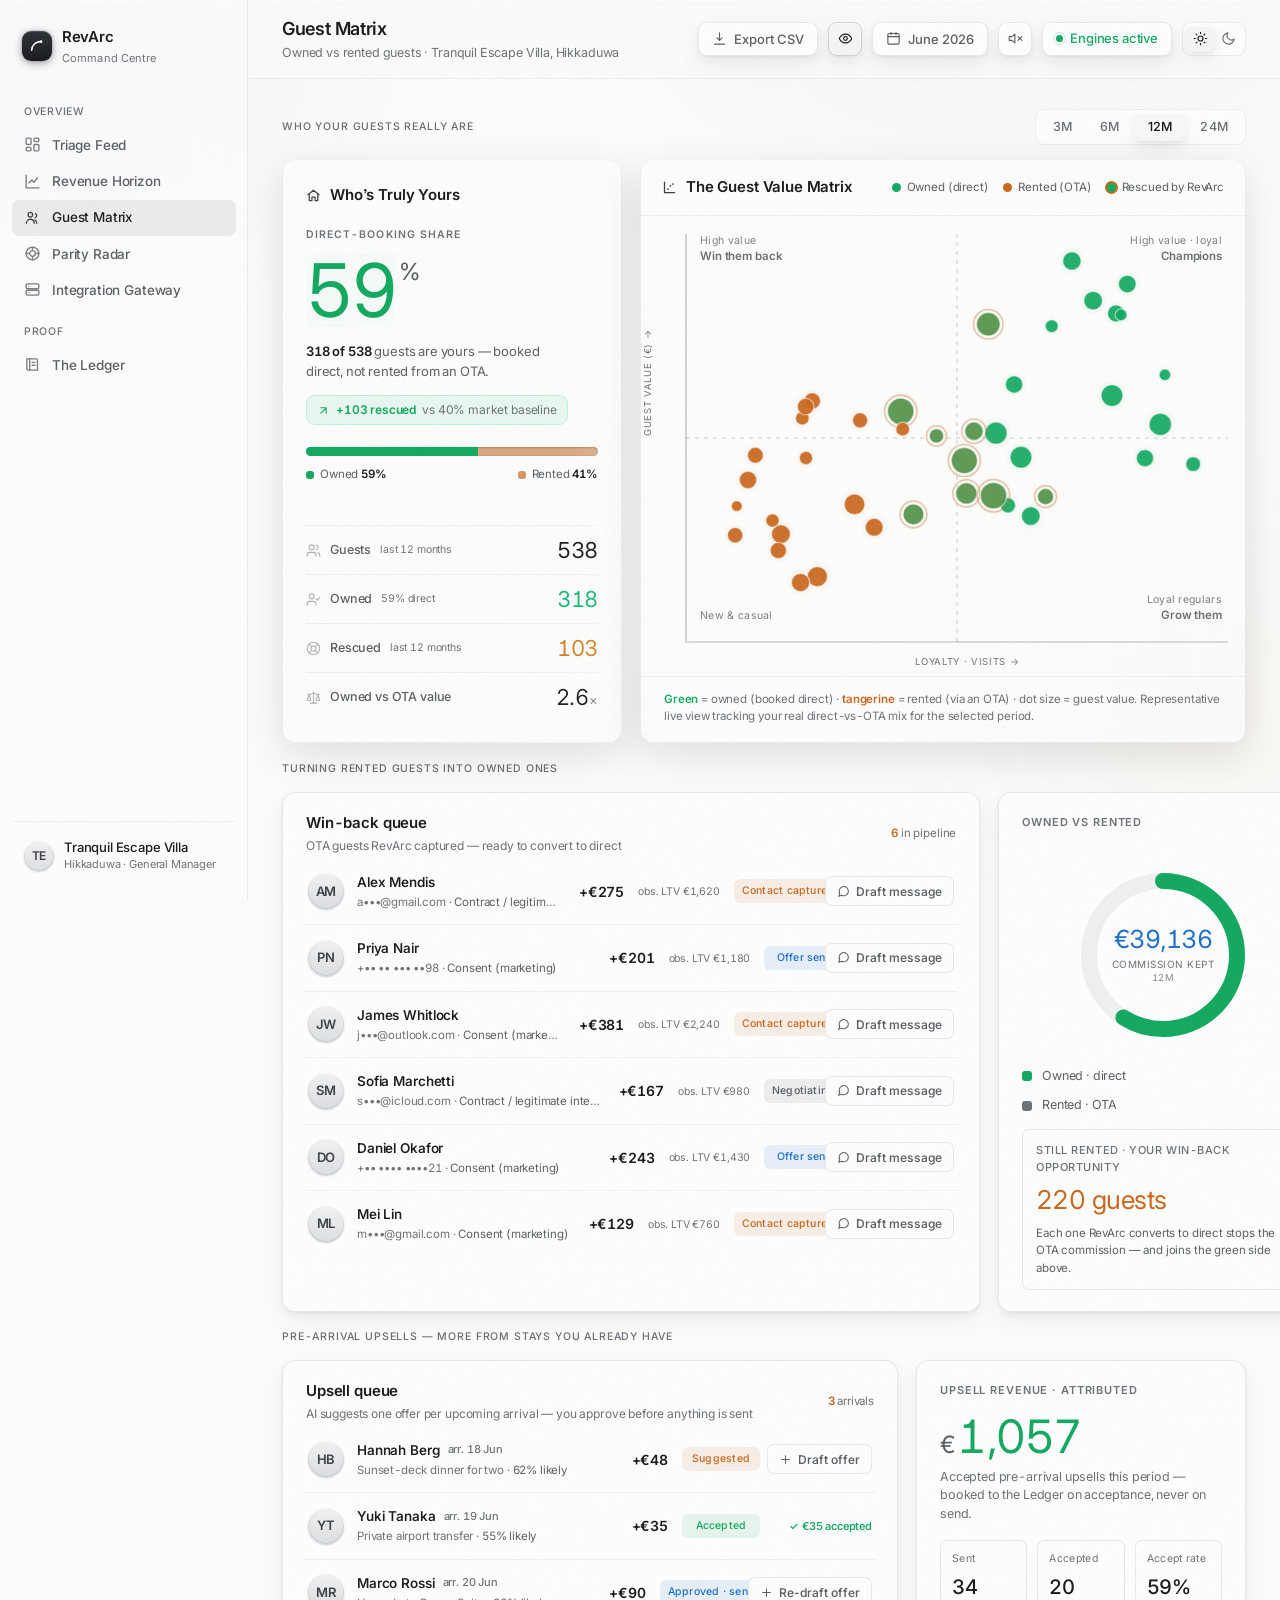
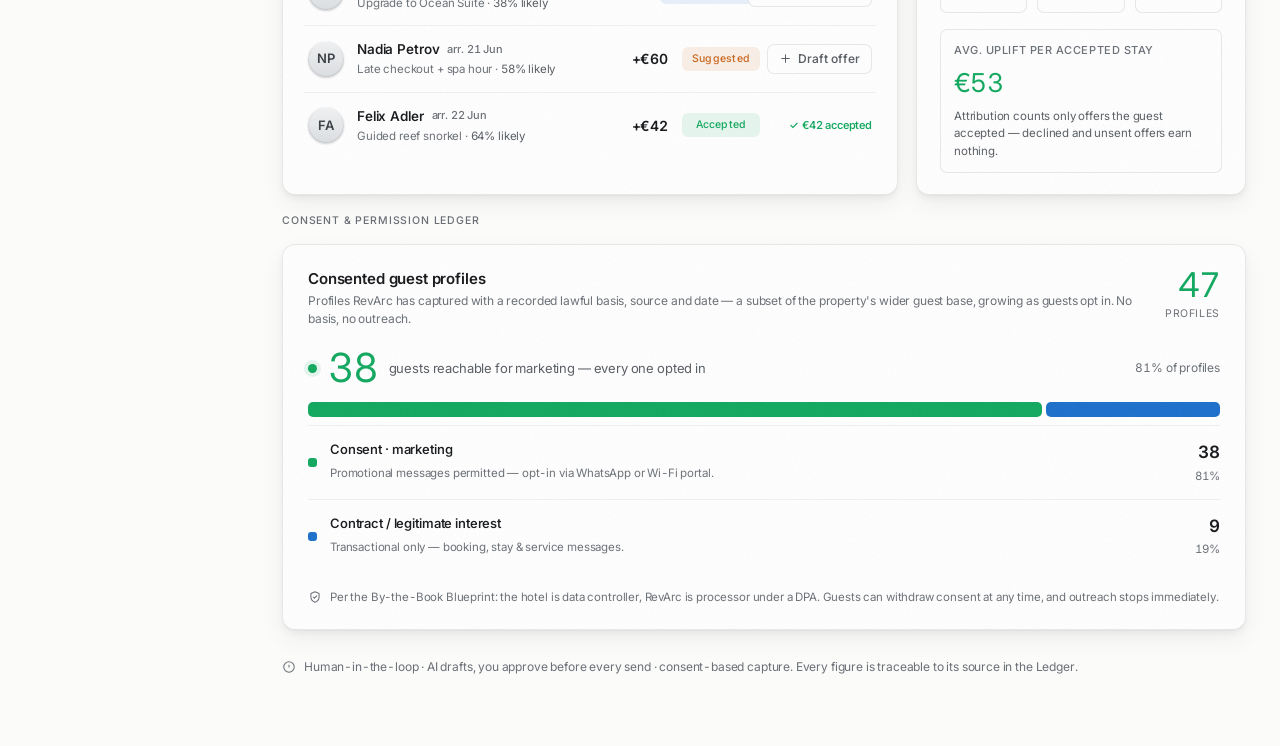
==== commit a10cacf5: "Improve mobile performance with shared perf assets and lighter canvas/compositing" ====
--- a/guests.html
+++ b/guests.html
@@ -6,7 +6,10 @@
 <title>RevArc Command Centre · Guest Matrix · v1</title>
 <link rel="preconnect" href="https://fonts.googleapis.com">
 <link rel="preconnect" href="https://fonts.gstatic.com" crossorigin>
-<link href="https://fonts.googleapis.com/css2?family=Inter:wght@300;400;500;600;700&family=JetBrains+Mono:wght@400;500&display=swap" rel="stylesheet" media="print" onload="this.media='all'">
+<link href="https://fonts.googleapis.com/css2?family=Inter:wght@400;500;600&family=JetBrains+Mono:wght@500&display=swap" rel="stylesheet" media="print" onload="this.media='all'">
+<noscript><link href="https://fonts.googleapis.com/css2?family=Inter:wght@400;500;600&family=JetBrains+Mono:wght@500&display=swap" rel="stylesheet"></noscript>
+<link rel="stylesheet" href="assets/revarc-perf.css">
+<script src="assets/revarc-perf.js"></script>
 <style>
 :root[data-theme="dark"]{
   --bg-base:#050607; --bg-sunken:#020303;
@@ -1111,6 +1114,8 @@
 
 <script>
 const reduce = matchMedia('(prefers-reduced-motion: reduce)').matches;
+const lowPerf = window.rkPerf ? rkPerf.low : (reduce || matchMedia('(max-width:760px)').matches || matchMedia('(pointer:coarse)').matches);
+function canvasLive(){ return !lowPerf && !document.hidden; }
 
 function hexA(h,a){h=String(h).trim().replace('#','');if(h.length===3)h=h.split('').map(x=>x+x).join('');const n=parseInt(h,16);return `rgba(${(n>>16)&255},${(n>>8)&255},${n&255},${a})`;}
 function cssVar(n){return getComputedStyle(document.documentElement).getPropertyValue(n).trim();}
@@ -1205,7 +1210,7 @@
 }
 
 // ---- moving sheen (scroll-driven) ----
-function updateSheen(){const y=window.scrollY||document.documentElement.scrollTop;document.documentElement.style.setProperty('--sheen',Math.min(y/700,1)*100+'%');}
+function updateSheen(){if(lowPerf)return;const y=window.scrollY||document.documentElement.scrollTop;document.documentElement.style.setProperty('--sheen',Math.min(y/700,1)*100+'%');}
 addEventListener('scroll',updateSheen,{passive:true});
 
 // ---- odometer + counters ----
@@ -1246,7 +1251,7 @@
 function setBubbleTargets(){const ng=greenCount();bubbles.forEach((b,i)=>{b.isGreen=i<ng;});}
 function sizeMatrix(){
   const cv=document.getElementById('matrixCanvas');if(!cv)return null;
-  const dpr=Math.min(window.devicePixelRatio||1,2);
+  const dpr=window.rkPerf?rkPerf.dpr():Math.min(window.devicePixelRatio||1,2);
   const w=cv.clientWidth||760,h=cv.clientHeight||430;
   cv.width=w*dpr;cv.height=h*dpr;const ctx=cv.getContext('2d');ctx.setTransform(dpr,0,0,dpr,0,0);
   handles.matrixCtx=ctx;handles.mw=w;handles.mh=h;return ctx;
@@ -1296,7 +1301,7 @@
     if(Math.abs(tX-b.curX)>0.0015||Math.abs(tY-b.curY)>0.0015||Math.abs(tM-b.mix)>0.01||Math.abs(1-b.scale)>0.01)moving=true;
   }
   renderMatrix();
-  mRAF = moving && !reduce ? requestAnimationFrame(matrixStep) : null;
+  mRAF = moving && canvasLive() ? requestAnimationFrame(matrixStep) : null;
 }
 function kickMatrix(){if(!mRAF)mRAF=requestAnimationFrame(matrixStep);}
 function drawMatrixIntro(){
@@ -1304,10 +1309,10 @@
   const ng=greenCount();
   bubbles.forEach((b,i)=>{
     const migrating = b.isGreen && i>=ng-RESCUED_INTRO;
-    if(migrating){b.curX=b.tx;b.curY=b.ty;b.mix=0;b.scale=reduce?1:0.85;}
-    else{b.curX=b.isGreen?b.gx:b.tx;b.curY=b.isGreen?b.gy:b.ty;b.mix=b.isGreen?1:0;b.scale=reduce?1:0;}
+    if(migrating){b.curX=b.tx;b.curY=b.ty;b.mix=0;b.scale=lowPerf?1:0.85;}
+    else{b.curX=b.isGreen?b.gx:b.tx;b.curY=b.isGreen?b.gy:b.ty;b.mix=b.isGreen?1:0;b.scale=lowPerf?1:0;}
   });
-  if(reduce){renderMatrix();}else{kickMatrix();}
+  if(lowPerf){renderMatrix();}else{kickMatrix();}
 }
 function snapMatrix(){if(!sizeMatrix())return;renderMatrix();}
 // hover tooltip + parallax
@@ -1596,10 +1601,11 @@
   renderUpsellStats(!reduce);
   renderConsent(!reduce);
   drawMatrixIntro();
-  updateSheen();
+  if(!lowPerf) updateSheen();
   booted=true;
   let rt;addEventListener('resize',()=>{clearTimeout(rt);rt=setTimeout(()=>{snapMatrix();drawDonut(false);},160);});
-  if(!reduce){ setInterval(tick,12000); setInterval(upsellTick,15000); }
+  if(window.rkPerf){ rkPerf.tick(tick,12000,30000); rkPerf.tick(upsellTick,15000,30000); }
+  else if(!reduce){ setInterval(tick,12000); setInterval(upsellTick,15000); }
 }
 if(document.readyState!=='loading') boot(); else document.addEventListener('DOMContentLoaded',boot);
 </script>
--- a/assets/revarc-perf.css
+++ b/assets/revarc-perf.css
@@ -0,0 +1,34 @@
+/* RevArc mobile performance — lighter compositing, fewer repaints */
+
+@media (max-width:760px),(pointer:coarse){
+  :root{
+    --glass-blur:none;
+    --glass-fill:var(--surface-1);
+    --topbar-fill:var(--surface-1);
+    --hover-shadow:var(--elev);
+  }
+  .sidebar,.topbar,.card.glass,.panel.glass,.theme-toggle,.live-chip,.period-switch,.rk-mnav{
+    backdrop-filter:none!important;
+    -webkit-backdrop-filter:none!important;
+  }
+  .card::after,.card.glass::after,.panel.glass::after,.sheen::after{display:none!important}
+  .tilt{will-change:auto}
+  .cdot,.sd,.rhpulse{animation:none!important}
+  .rk-nav-backdrop,.rk-more-pop,.wb-overlay{
+    backdrop-filter:none!important;
+    -webkit-backdrop-filter:none!important;
+  }
+  .rk-more-pop{background:var(--surface-1)!important}
+}
+
+@media (max-width:760px),(pointer:coarse){
+  html{scroll-behavior:auto}
+  .content{-webkit-overflow-scrolling:touch}
+}
+
+@media (max-width:760px){
+  .panel,.card.glass:not(.hero-card){
+    content-visibility:auto;
+    contain-intrinsic-size:auto 360px;
+  }
+}
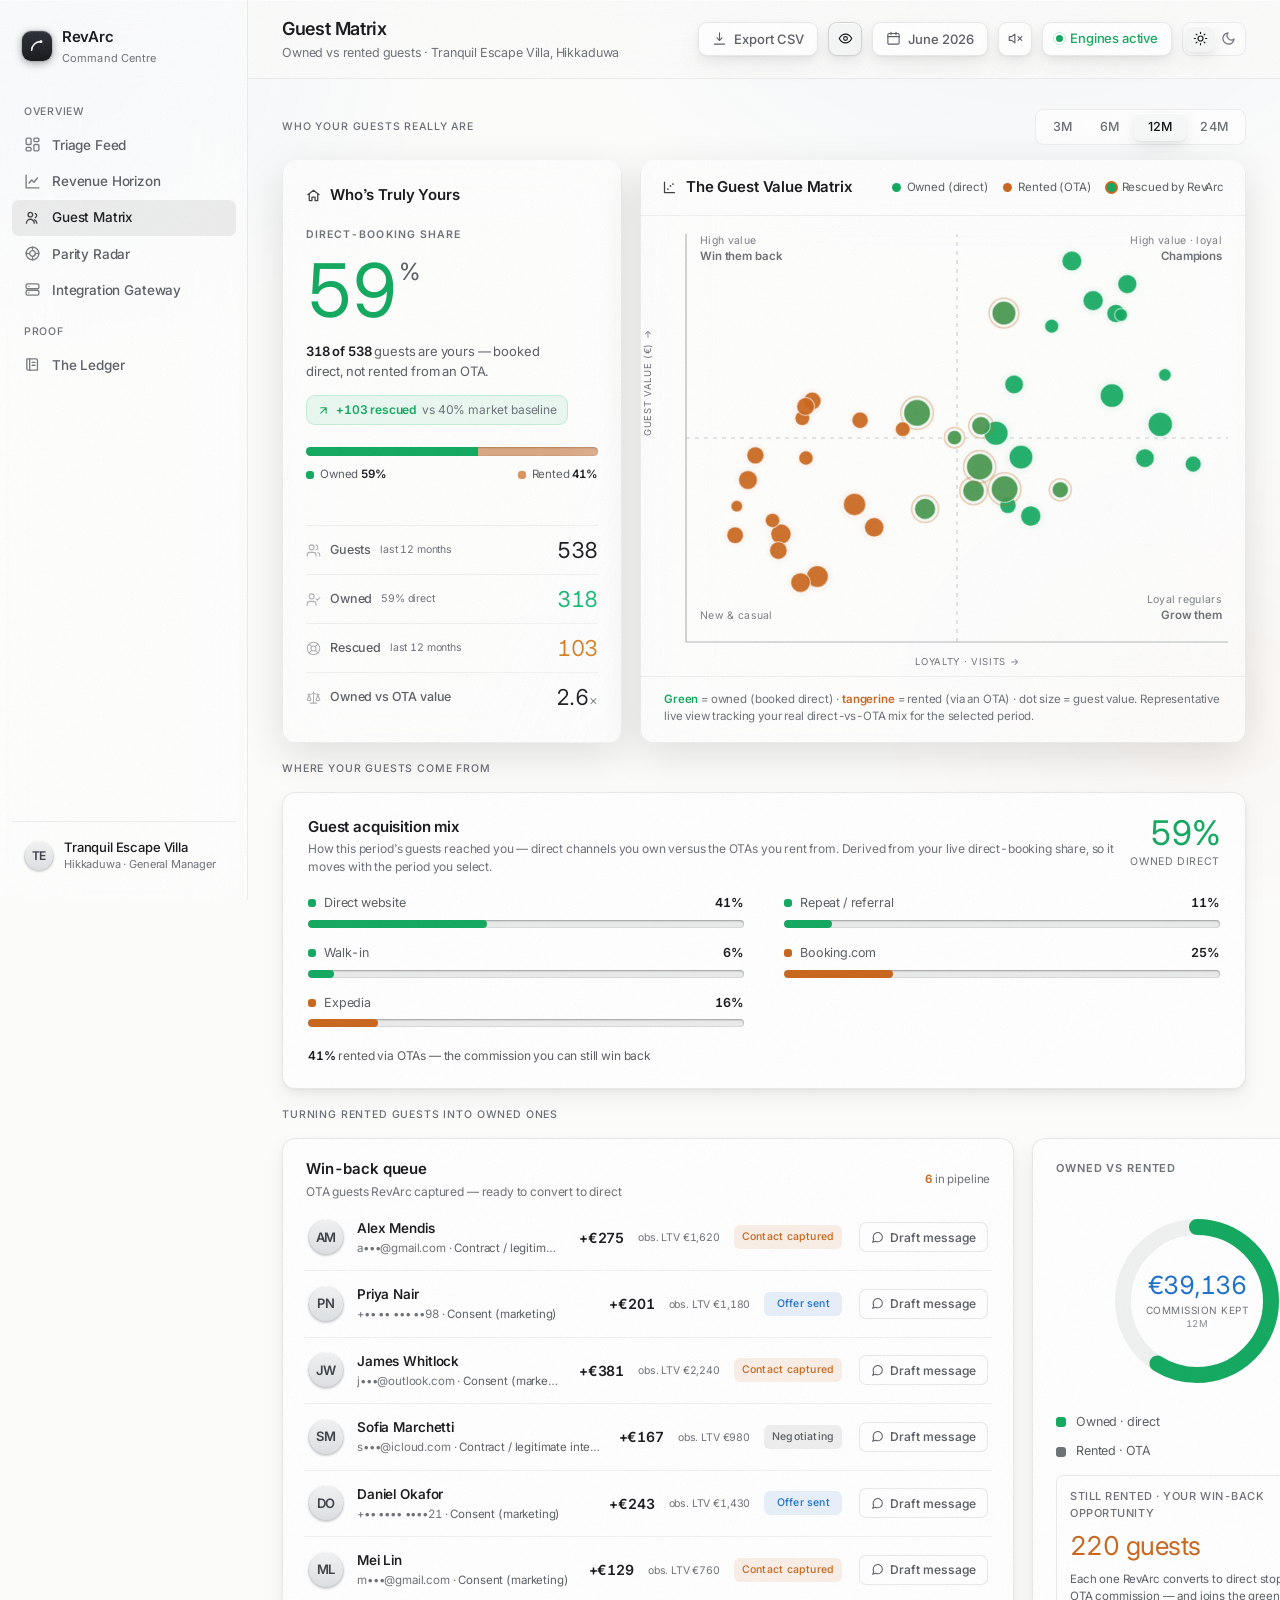
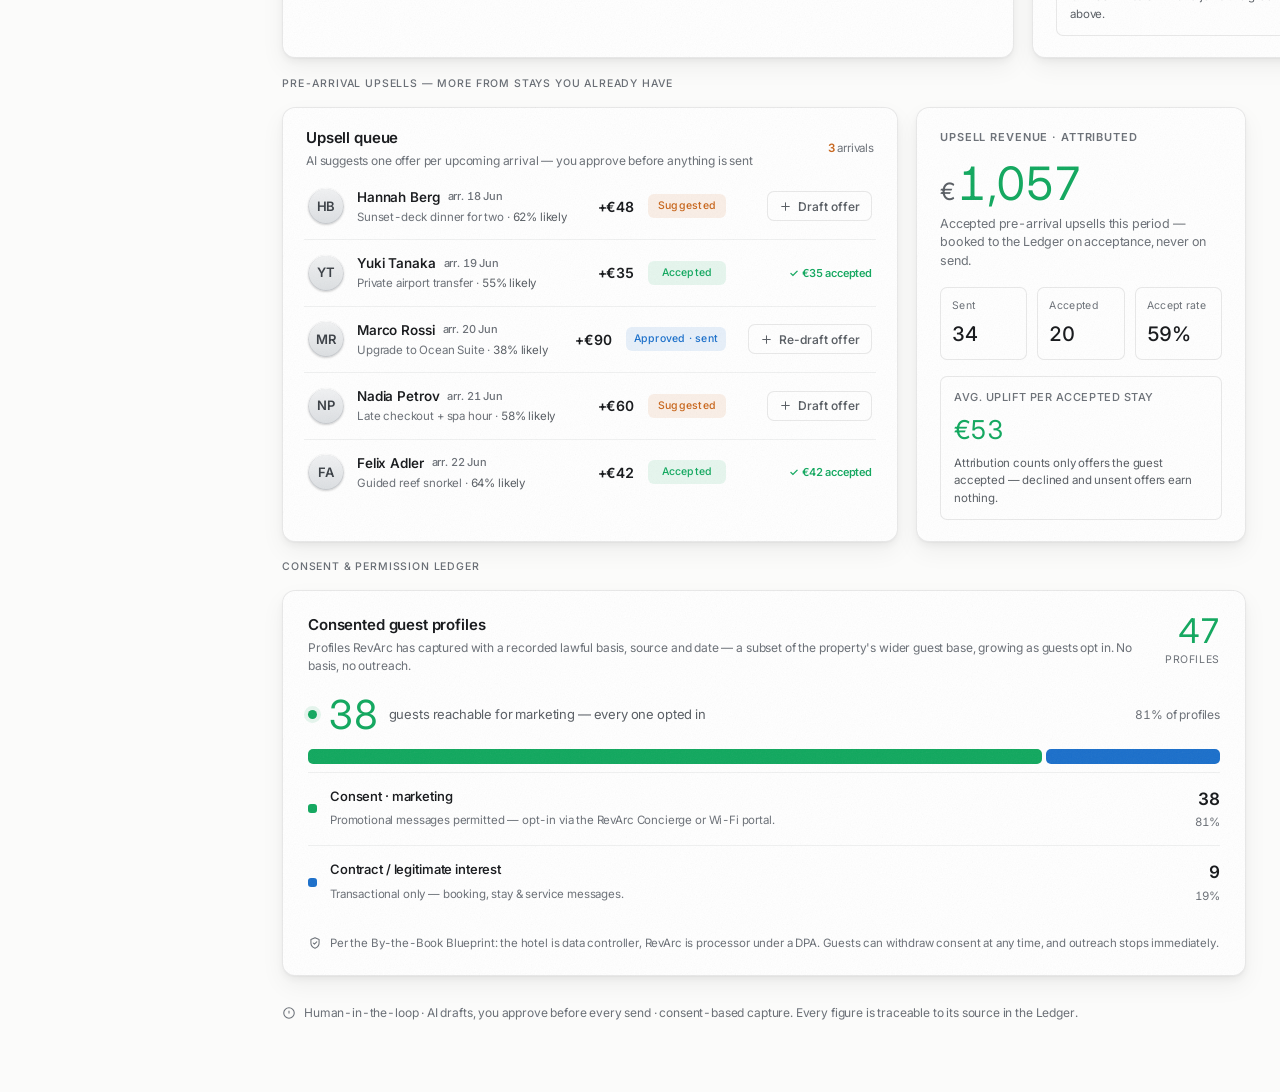
==== commit 8da31fe3: "Sync RevArc Command Centre demo pages, design docs, and validation tooling." ====
--- a/guests.html
+++ b/guests.html
@@ -389,7 +389,7 @@
 .qaction:hover{border-color:var(--border-strong);color:var(--text-primary);transform:translateY(-1px)}
 .qaction svg{width:13px;height:13px}
 .qdone{font-size:11px;font-weight:560;color:var(--yield);flex:none;display:inline-flex;align-items:center;gap:5px}
-.qslot{width:98px;display:flex;justify-content:flex-end;align-items:center;flex:none}
+.qslot{width:132px;display:flex;justify-content:flex-end;align-items:center;flex:none}
 .toast{position:fixed;left:50%;bottom:34px;transform:translateX(-50%) translateY(12px);z-index:10050;background:var(--surface-3);color:var(--text-primary);font-size:13px;font-weight:510;padding:11px 18px;border-radius:10px;box-shadow:inset 0 0 0 1px var(--border-strong),var(--elev-lg);opacity:0;pointer-events:none;transition:opacity .3s,transform .3s var(--ease-butter)}
 .toast.show{opacity:1;transform:translateX(-50%) translateY(0)}
 .wb-overlay{position:fixed;inset:0;z-index:10040;display:none;align-items:center;justify-content:center;padding:24px;background:rgba(2,3,3,.58);backdrop-filter:blur(6px);-webkit-backdrop-filter:blur(6px)}
@@ -467,7 +467,7 @@
 .pop-body{display:grid;grid-template-columns:316px 1fr;position:relative;z-index:2}
 .pop-aside{display:flex;flex-direction:column;padding:24px 24px 22px;border-right:1px solid var(--border-subtle)}
 .pf-cap{font-size:10.5px;font-weight:600;letter-spacing:.1em;text-transform:uppercase;color:var(--text-tertiary)}
-.pf-val{font-size:74px;font-weight:var(--w-metric);letter-spacing:-.045em;line-height:.9;color:var(--yield);margin-top:11px;display:flex;align-items:flex-start;text-shadow:0 2px 34px rgba(53,199,124,.2)}
+.pf-val{font-size:74px;font-weight:var(--w-metric);letter-spacing:-.045em;line-height:.9;color:var(--yield);margin-top:11px;display:flex;align-items:flex-start}
 .pf-pct{font-size:.32em;color:var(--text-secondary);font-weight:400;margin-top:.34em;margin-left:4px;letter-spacing:0}
 .pf-sub{font-size:13px;color:var(--text-secondary);margin-top:15px;line-height:1.5;max-width:256px}
 .pf-sub b{color:var(--text-primary);font-weight:600}
@@ -988,6 +988,18 @@
         </div>
       </div>
 
+      <div class="section-eyebrow">Where your guests come from</div>
+      <div class="card lift anim d4" style="margin-bottom:18px">
+        <div class="panel-pad" style="padding:2px 2px">
+          <div class="consent-head">
+            <div><h4>Guest acquisition mix</h4><div class="sub">How this period&rsquo;s guests reached you &mdash; direct channels you own versus the OTAs you rent from. Derived from your live direct-booking share, so it moves with the period you select.</div></div>
+            <div class="consent-total"><span class="tnum" id="ownChannels">0%</span><span class="ct-l">owned direct</span></div>
+          </div>
+          <div class="origin-grid" id="originGrid"></div>
+          <div class="origin-foot"><span><b id="otaChannels">0%</b> rented via OTAs &mdash; the commission you can still win back</span></div>
+        </div>
+      </div>
+
       <div class="section-eyebrow">Turning rented guests into owned ones</div>
       <div class="split-2">
         <div class="anim d5">
@@ -1067,7 +1079,7 @@
           <div class="cl-addr"><span class="cl-addr-dot"></span><span class="cl-addr-n tnum" id="cMkt">0</span><span class="cl-addr-l">guests reachable for marketing &mdash; every one opted in</span><span class="cl-addr-pct" id="cAddrPct">&nbsp;</span></div>
           <div class="spectrum"><div class="spec-seg sp-mkt" id="specMkt"></div><div class="spec-seg sp-txn" id="specTxn"></div></div>
           <div class="cl-key">
-            <div class="cl-row"><span class="cl-dot" style="background:var(--yield)"></span><span class="cl-name">Consent &middot; marketing</span><span class="cl-cnt"><b id="cMktKey">0</b><i id="cMktPct">&nbsp;</i></span><span class="cl-desc">Promotional messages permitted &mdash; opt-in via WhatsApp or Wi-Fi portal.</span></div>
+            <div class="cl-row"><span class="cl-dot" style="background:var(--yield)"></span><span class="cl-name">Consent &middot; marketing</span><span class="cl-cnt"><b id="cMktKey">0</b><i id="cMktPct">&nbsp;</i></span><span class="cl-desc">Promotional messages permitted &mdash; opt-in via the RevArc Concierge or Wi-Fi portal.</span></div>
             <div class="cl-row"><span class="cl-dot" style="background:var(--sentinel)"></span><span class="cl-name">Contract / legitimate interest</span><span class="cl-cnt"><b id="cTxn">0</b><i id="cTxnPct">&nbsp;</i></span><span class="cl-desc">Transactional only &mdash; booking, stay &amp; service messages.</span></div>
           </div>
           <div class="consent-foot"><svg width="14" height="14" viewBox="0 0 24 24" fill="none" stroke="currentColor" stroke-width="1.8" stroke-linecap="round" stroke-linejoin="round"><path d="M12 3l7 3v6c0 4.5-3 7.5-7 9-4-1.5-7-4.5-7-9V6z"/><path d="M9 12l2 2 4-4"/></svg>Per the By-the-Book Blueprint: the hotel is data controller, RevArc is processor under a DPA. Guests can withdraw consent at any time, and outreach stops immediately.</div>
@@ -1390,17 +1402,17 @@
 const STATUS=[{k:'st-cap',t:'Contact captured'},{k:'st-sent',t:'Offer sent'},{k:'st-neg',t:'Negotiating'},{k:'st-won',t:'Won back'}];
 let queue=[
   {name:'Alex Mendis',contact:'alex.mendis@gmail.com',val:1620,s:0,csrc:'Direct booking',cdate:'2026-04-12',cbasis:'Contract / legitimate interest'},
-  {name:'Priya Nair',contact:'+94 77 421 0098',val:1180,s:1,csrc:'WhatsApp opt-in',cdate:'2026-03-28',cbasis:'Consent (marketing)'},
+  {name:'Priya Nair',contact:'+94 77 421 0098',val:1180,s:1,csrc:'RevArc Concierge opt-in',cdate:'2026-03-28',cbasis:'Consent (marketing)'},
   {name:'James Whitlock',contact:'j.whitlock@outlook.com',val:2240,s:0,csrc:'Wi-Fi captive portal',cdate:'2026-05-02',cbasis:'Consent (marketing)'},
   {name:'Sofia Marchetti',contact:'sofia.m@icloud.com',val:980,s:2,csrc:'Direct booking',cdate:'2026-02-19',cbasis:'Contract / legitimate interest'},
-  {name:'Daniel Okafor',contact:'+44 7700 900421',val:1430,s:1,csrc:'WhatsApp opt-in',cdate:'2026-04-30',cbasis:'Consent (marketing)'},
+  {name:'Daniel Okafor',contact:'+44 7700 900421',val:1430,s:1,csrc:'RevArc Concierge opt-in',cdate:'2026-04-30',cbasis:'Consent (marketing)'},
   {name:'Mei Lin',contact:'mei.lin@gmail.com',val:760,s:0,csrc:'Wi-Fi captive portal',cdate:'2026-05-15',cbasis:'Consent (marketing)'},
 ];
 function initials(n){const p=n.split(' ');return (p[0][0]+(p[1]?p[1][0]:'')).toUpperCase();}
 function renderQueue(freshIdx){
   const list=document.getElementById('queueList');if(!list)return;
   list.innerHTML=queue.map((q,i)=>{const st=STATUS[q.s];
-    const act=q.s<3?`<button class="qaction" onclick="openWinback(${i})" title="Draft a win-back message"><svg viewBox="0 0 24 24" fill="none" stroke="currentColor" stroke-width="1.9" stroke-linecap="round" stroke-linejoin="round"><path d="M21 11.5a8.5 8.5 0 0 1-12.6 7.4L3 21l2.1-5.4A8.5 8.5 0 1 1 21 11.5z"/></svg><span class="qact-txt">Draft message</span></button>`:`<span class="qdone">\u2713 Won back</span>`;
+    const act=q.s<3?`<button class="qaction" onclick="openWinback(${i})" title="Draft a win-back message"><svg viewBox="0 0 24 24" fill="none" stroke="currentColor" stroke-width="1.9" stroke-linecap="round" stroke-linejoin="round"><path d="M21 11.5a8.5 8.5 0 0 1-12.6 7.4L3 21l2.1-5.4A8.5 8.5 0 1 1 21 11.5z"/></svg><span class="qact-txt">Draft message</span></button>`:'';
     return `<div class="qrow${i===freshIdx?' fresh':''}${q.s===3?' won':''}"><div class="qav">${initials(q.name)}</div>`+
       `<div class="qmeta"><div class="qname">${q.name}</div><div class="qcontact">${fmtContact(q.contact)} \u00b7 <span class="cbasis">${q.cbasis}</span></div></div>`+
       `<div class="qright"><div class="qval" title="RevArc-attributable lift: OTA commission saved on expected direct stays">+\u20ac${incValOf(q.val).toLocaleString('en-US')}</div><div class="qltv">obs. LTV \u20ac${q.val.toLocaleString('en-US')}</div><div class="qstatus ${st.k}">${st.t}</div><div class="qslot">${act}</div></div></div>`;}).join('');
@@ -1473,7 +1485,7 @@
     renderQueue(idx);chime();
     setTimeout(()=>{
       queue.splice(idx,1);
-      const pool=[{name:'Liam Bauer',contact:'liam.bauer@gmail.com',val:1290,csrc:'Direct booking',cdate:'2026-05-20',cbasis:'Contract / legitimate interest'},{name:'Aisha Khan',contact:'+971 50 555 0142',val:1880,csrc:'WhatsApp opt-in',cdate:'2026-05-22',cbasis:'Consent (marketing)'},{name:'Noah Reyes',contact:'noah.reyes@me.com',val:840,csrc:'Wi-Fi captive portal',cdate:'2026-05-25',cbasis:'Consent (marketing)'},{name:'Elena Costa',contact:'elena.costa@gmail.com',val:1540,csrc:'Direct booking',cdate:'2026-05-27',cbasis:'Contract / legitimate interest'}];
+      const pool=[{name:'Liam Bauer',contact:'liam.bauer@gmail.com',val:1290,csrc:'Direct booking',cdate:'2026-05-20',cbasis:'Contract / legitimate interest'},{name:'Aisha Khan',contact:'+971 50 555 0142',val:1880,csrc:'RevArc Concierge opt-in',cdate:'2026-05-22',cbasis:'Consent (marketing)'},{name:'Noah Reyes',contact:'noah.reyes@me.com',val:840,csrc:'Wi-Fi captive portal',cdate:'2026-05-25',cbasis:'Consent (marketing)'},{name:'Elena Costa',contact:'elena.costa@gmail.com',val:1540,csrc:'Direct booking',cdate:'2026-05-27',cbasis:'Contract / legitimate interest'}];
       const pick=pool[Math.floor(Math.random()*pool.length)];
       queue.push({name:pick.name,contact:pick.contact,val:pick.val,s:0,csrc:pick.csrc,cdate:pick.cdate,cbasis:pick.cbasis});
       if(pick.cbasis.indexOf('Consent')===0)CONSENT.marketing++;else CONSENT.transactional++;
--- a/assets/revarc-perf.css
+++ b/assets/revarc-perf.css
@@ -11,7 +11,7 @@
     backdrop-filter:none!important;
     -webkit-backdrop-filter:none!important;
   }
-  .card::after,.card.glass::after,.panel.glass::after,.sheen::after{display:none!important}
+  .sheen::after{display:none!important}
   .tilt{will-change:auto}
   .cdot,.sd,.rhpulse{animation:none!important}
   .rk-nav-backdrop,.rk-more-pop,.wb-overlay{
